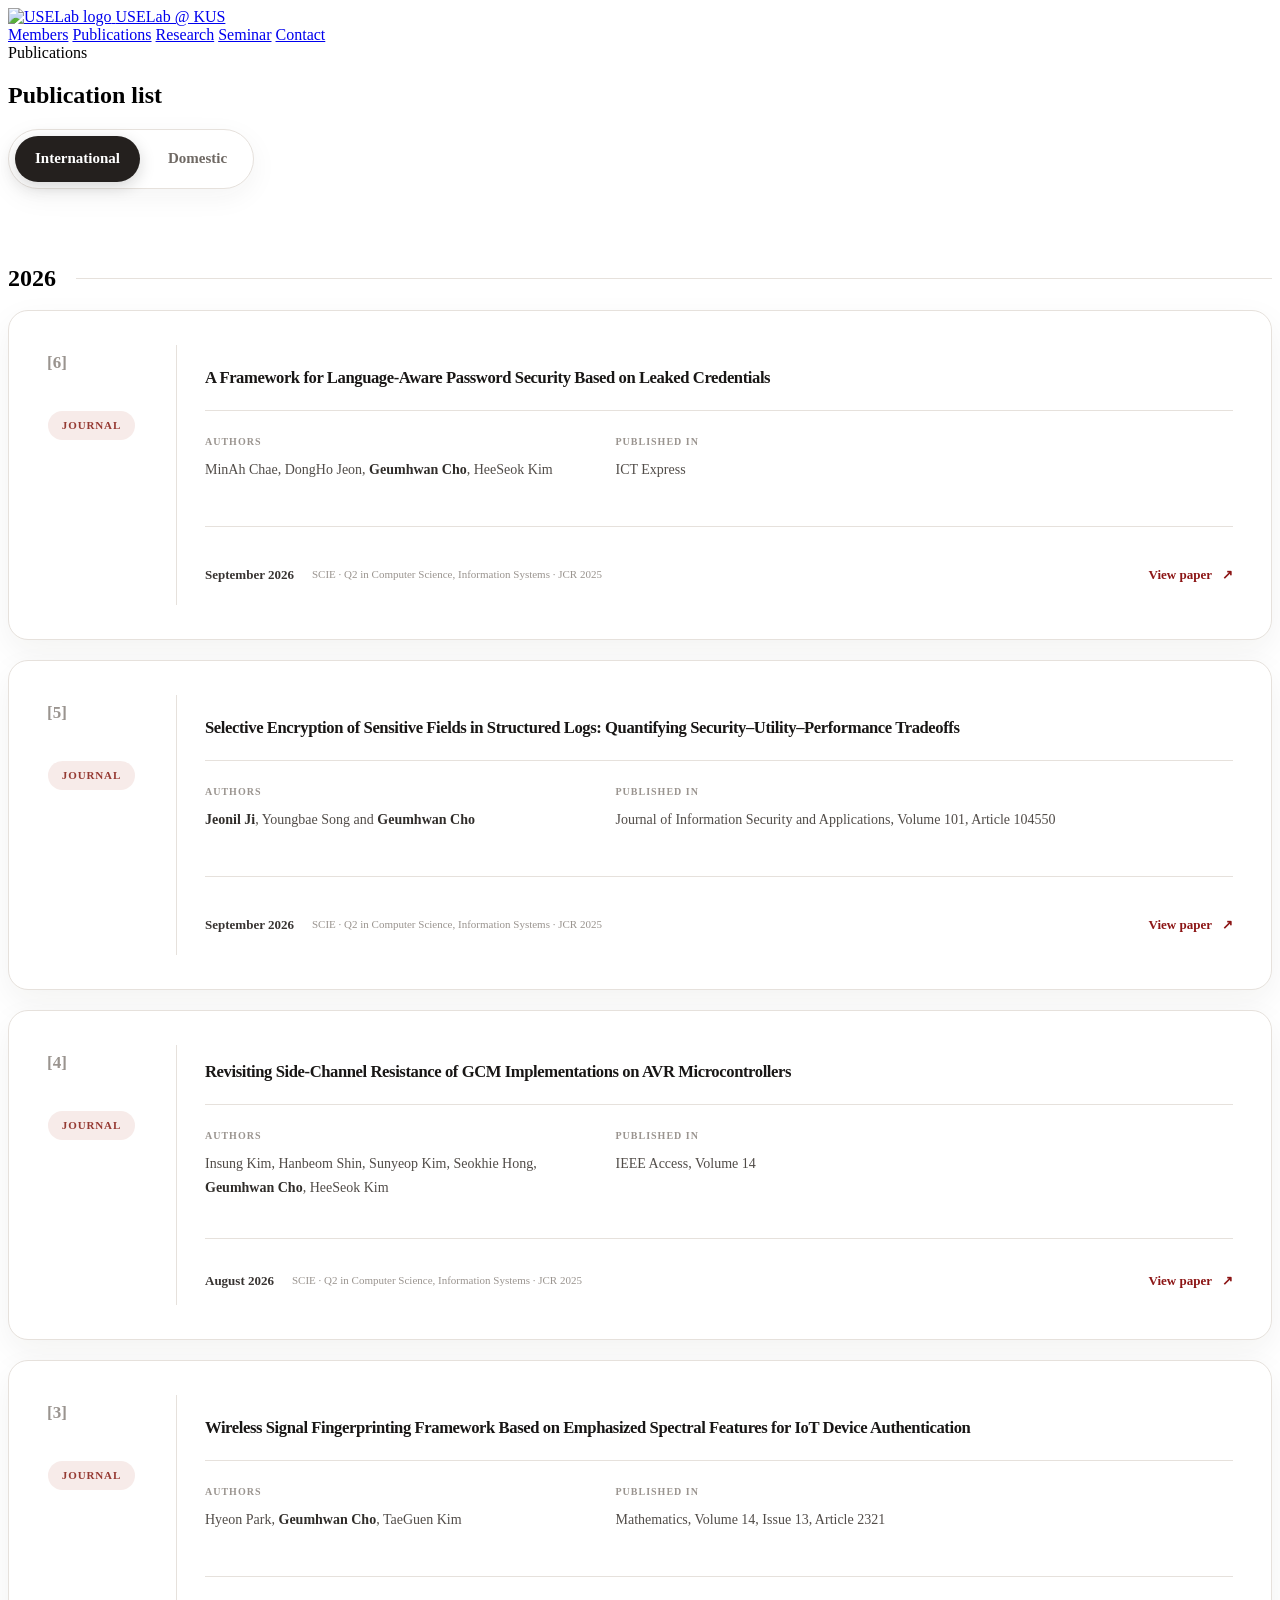
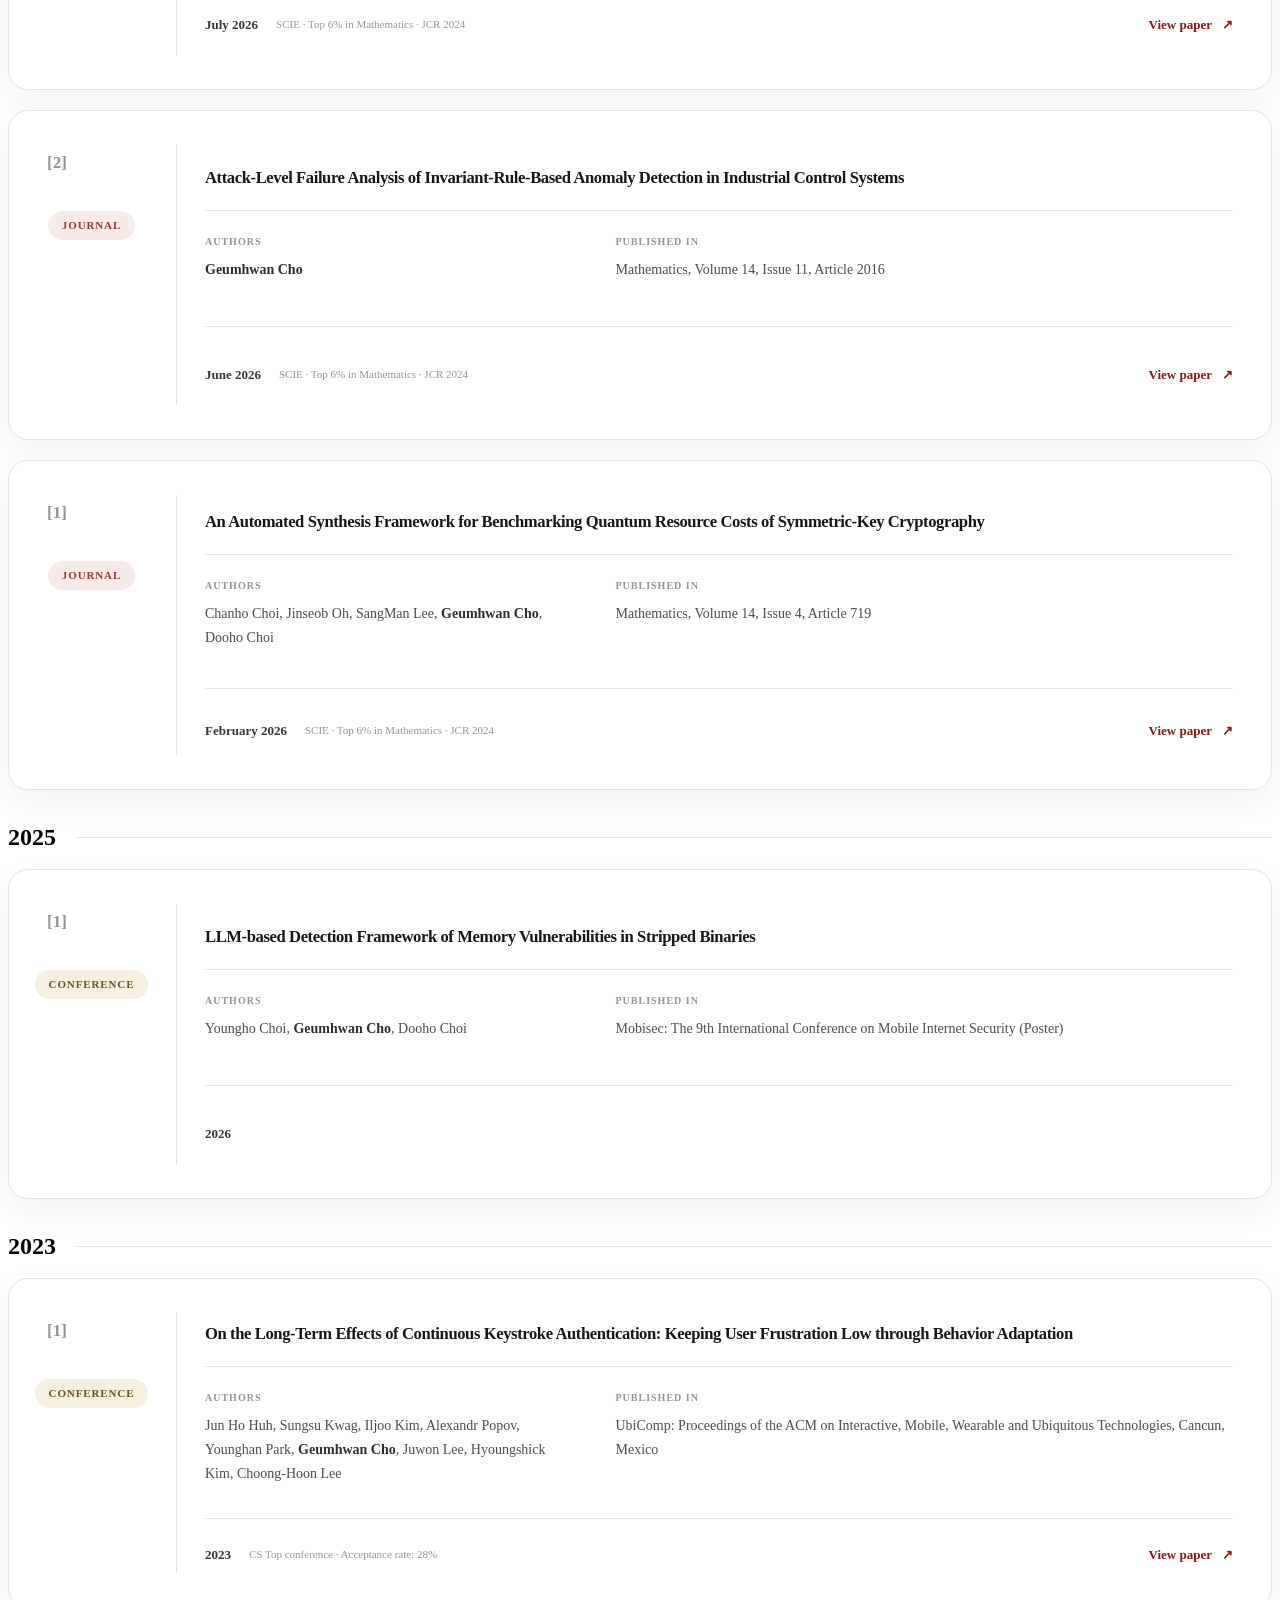
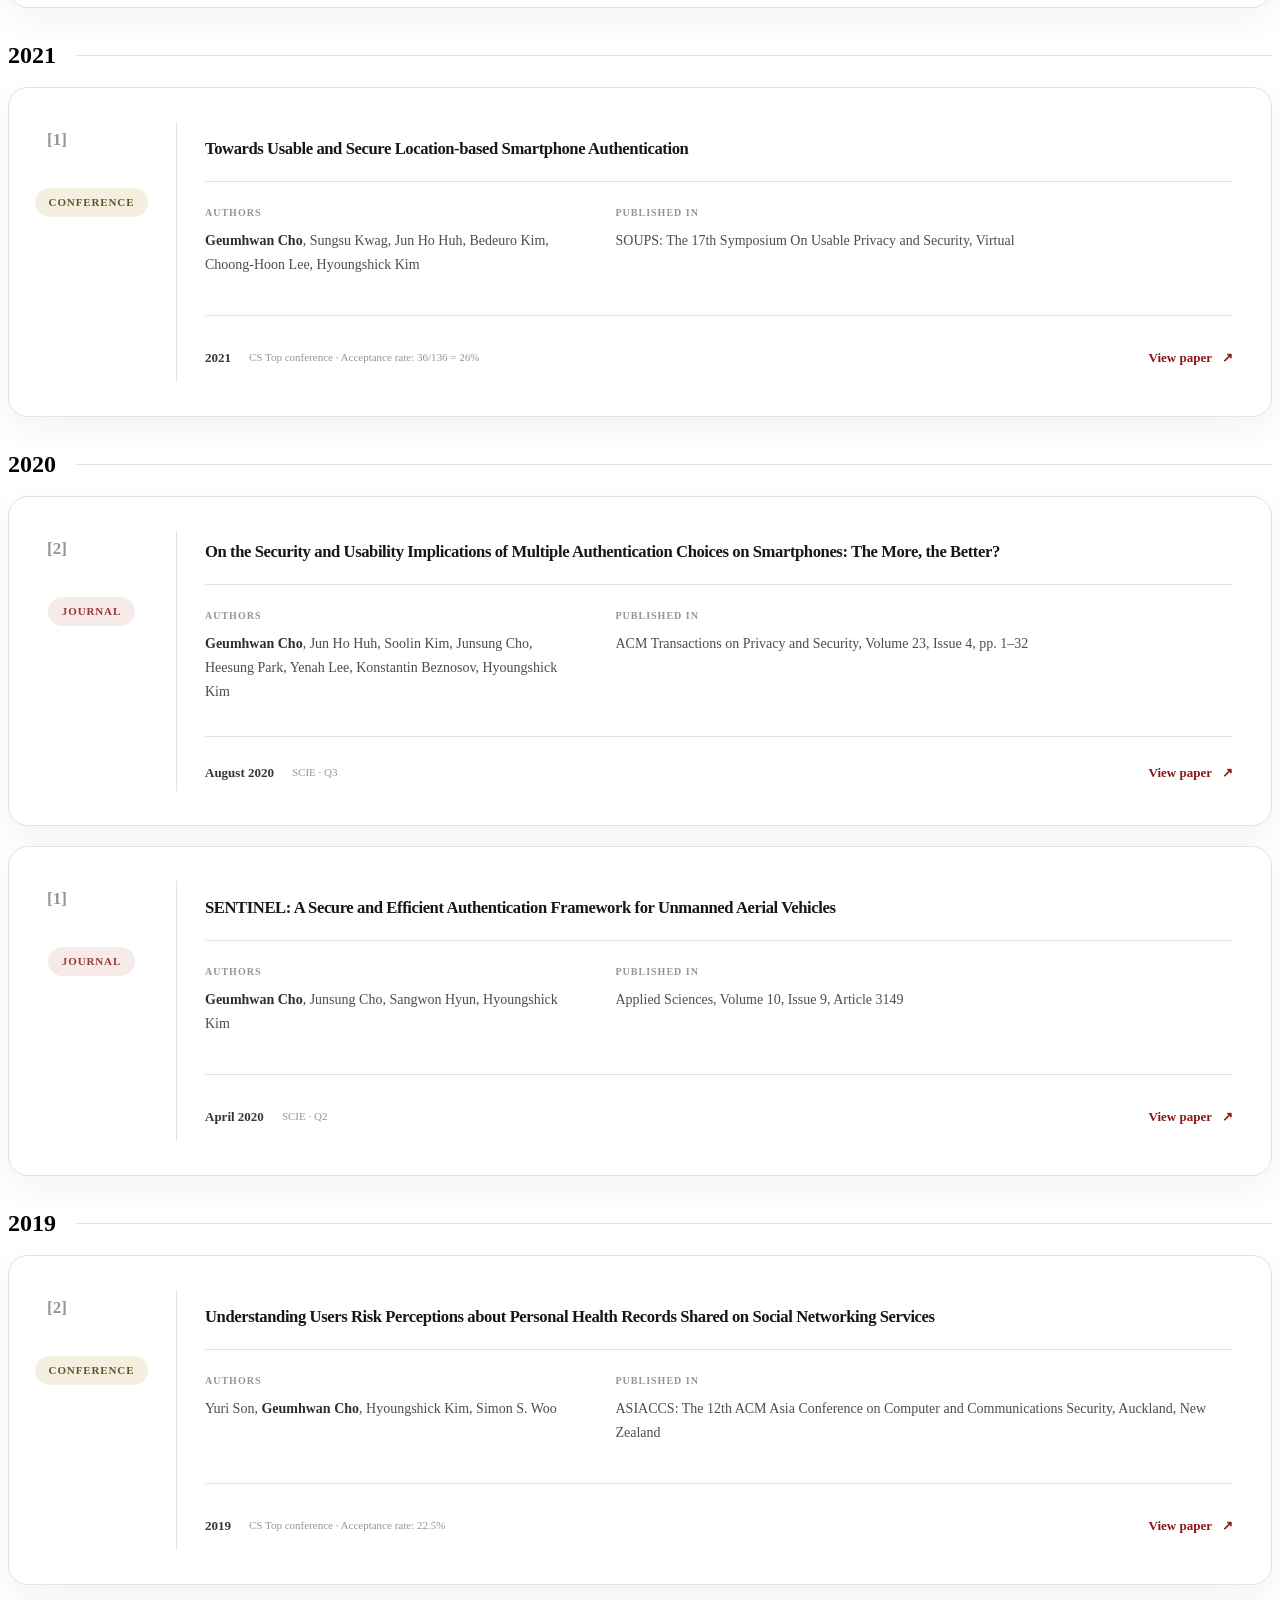
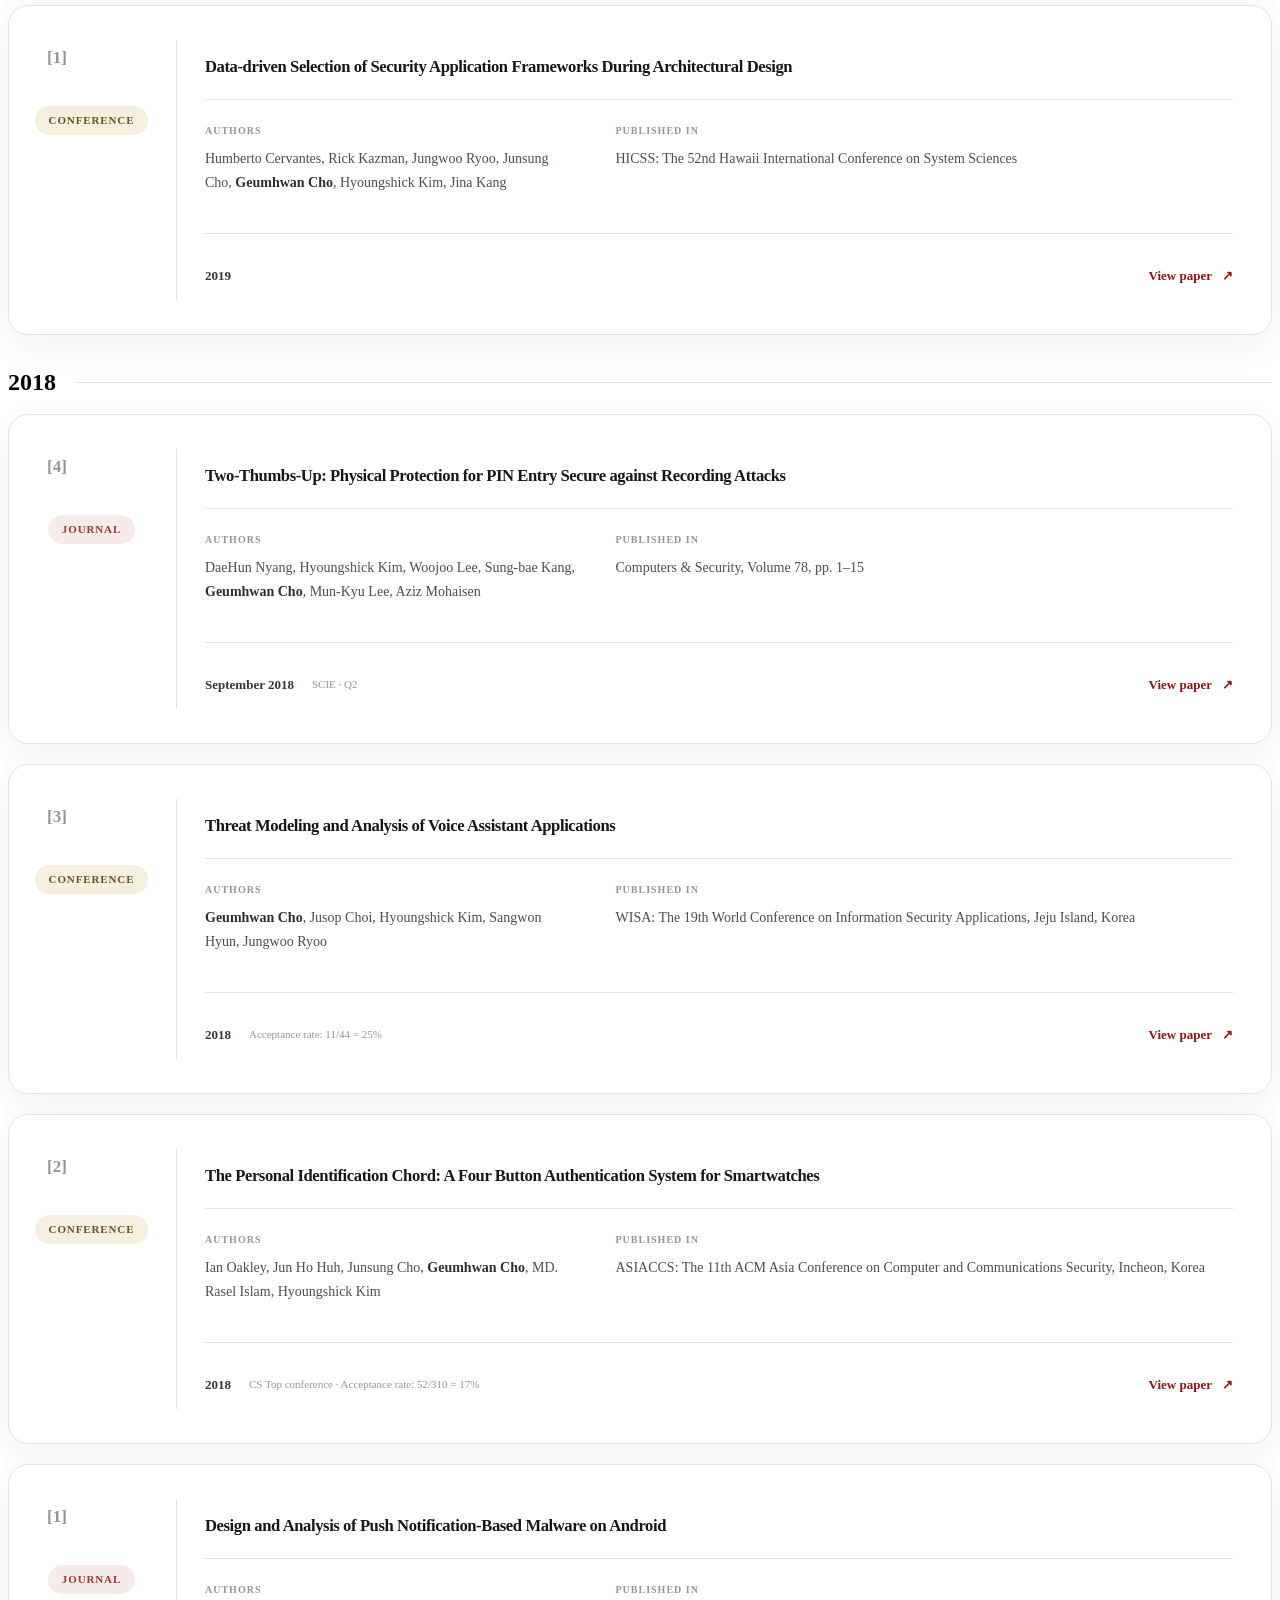
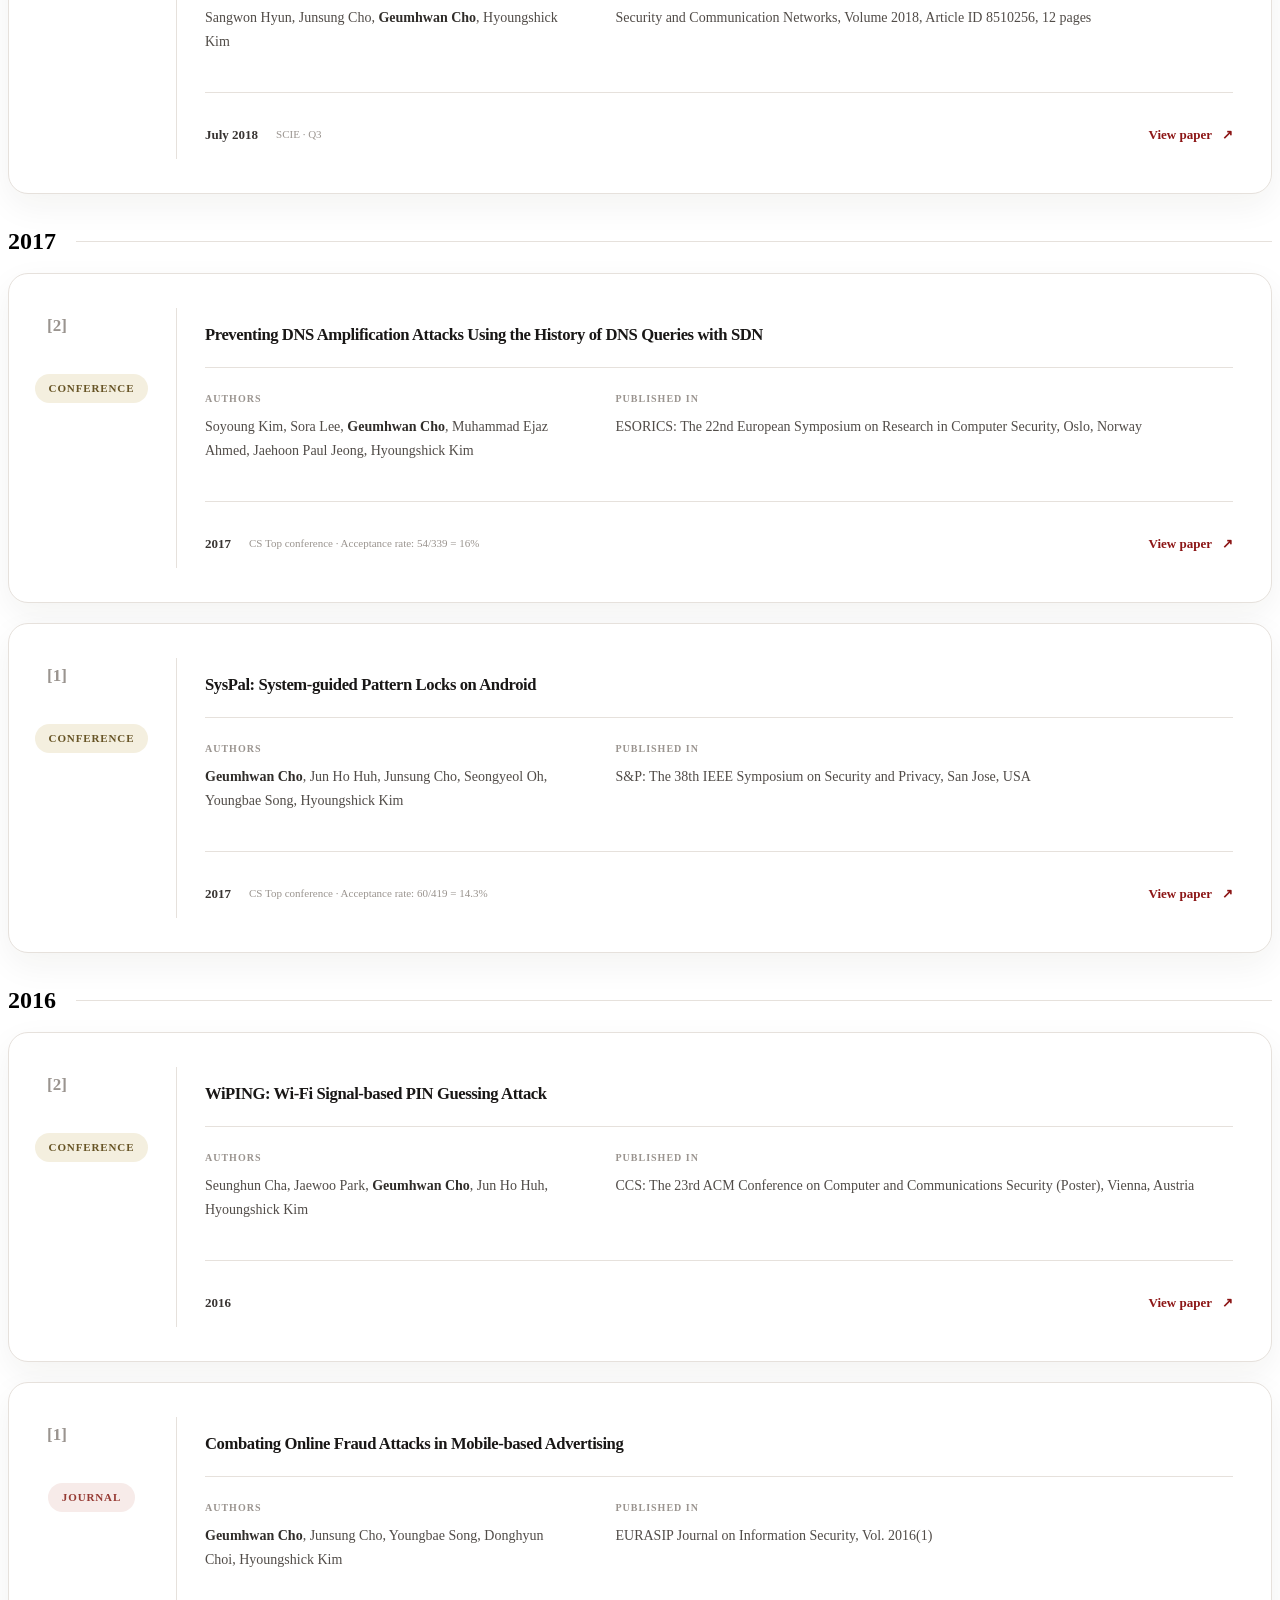
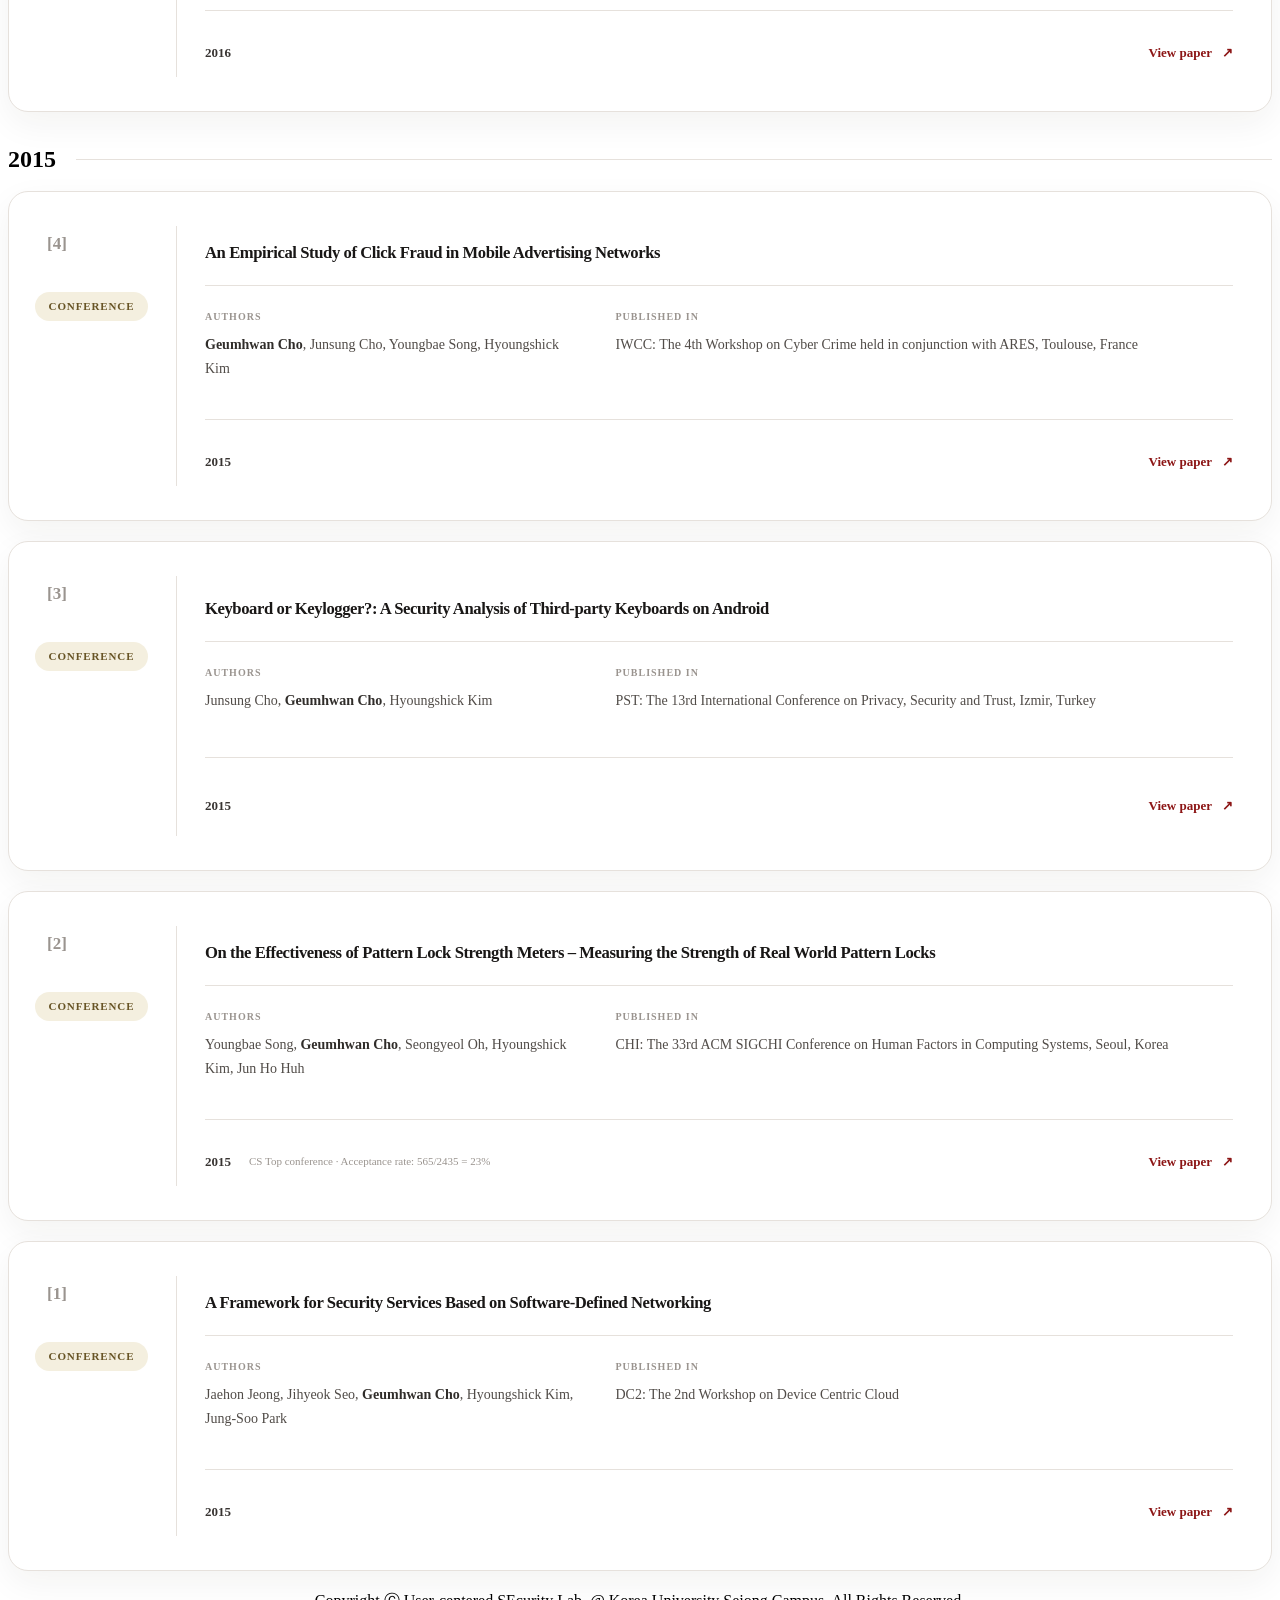
==== publications.html @ 7feee783 "Update publications.html" ====
<!DOCTYPE html>
<html lang="en" data-theme="stanford">
<head>
  <meta charset="UTF-8" />
  <meta name="viewport" content="width=device-width, initial-scale=1" />
  <title>USELab — Publications</title>
  <link rel="stylesheet" href="style.css" />

  <style>
    /* =========================================================
       PUBLICATION TABS
    ========================================================= */

    .pub-tabs {
      display: inline-flex;
      gap: 8px;
      margin: 0 0 42px;
      padding: 6px;
      border: 1px solid #e6e1dc;
      border-radius: 999px;
      background: #fff;
      box-shadow: 0 8px 28px rgba(42, 34, 31, 0.05);
    }

    .pub-tab {
      display: inline-flex;
      min-height: 46px;
      padding: 0 20px;
      align-items: center;
      border: 0;
      border-radius: 999px;
      color: #6f6964;
      background: transparent;
      font: inherit;
      font-size: 15px;
      font-weight: 700;
      cursor: pointer;
    }

    .pub-tab[aria-selected="true"] {
      color: #fff;
      background: #24201e;
      box-shadow: 0 5px 16px rgba(20, 18, 17, 0.17);
    }

    .pub-tab:focus-visible {
      outline: 2px solid #8c1515;
      outline-offset: 3px;
    }

    /* =========================================================
       YEAR
    ========================================================= */

    .pub-year {
      display: flex;
      margin: 34px 0 18px;
      align-items: center;
      gap: 20px;
    }

    .pub-year::after {
      content: "";
      height: 1px;
      flex: 1;
      background: #e6e1dc;
    }

    .pub-year[hidden] {
      display: none;
    }

    /* =========================================================
       PUBLICATION LIST / CARD
    ========================================================= */

    .pubs .pub-list {
      margin: 0 0 20px;
      padding: 0;
      list-style: none;
    }

    .pubs .pub-list > li {
      display: grid;
      min-height: 260px;
      padding: 34px 38px;

      grid-template-columns:
        minmax(130px, 8%)
        minmax(0, 1fr);

      grid-template-rows: auto auto;

      grid-template-areas:
        "meta content"
        "meta footer";

      column-gap: 28px;

      border: 1px solid #e6e1dc;
      border-radius: 20px;
      background: #fff;

      box-shadow: 0 12px 34px rgba(37, 28, 24, 0.055);

      transition:
        transform 0.2s ease,
        border-color 0.2s ease,
        box-shadow 0.2s ease;
    }

    .pubs .pub-list > li:hover {
      transform: translateY(-3px);
      border-color: #d8d0ca;
      box-shadow: 0 18px 42px rgba(37, 28, 24, 0.09);
    }

    .pubs .pub-list > li[hidden] {
      display: none;
    }

    /* =========================================================
       LEFT META
    ========================================================= */

    .pub-left {
      grid-area: meta;

      display: flex;
      width: 100%;
      box-sizing: border-box;

      margin: 0;
      padding: 8px 40px 8px 0;

      align-items: center;
      align-content: center;
      flex-direction: column;
      gap: 20px;

      border-right: 1px solid #e6e1dc;
    }

    .pub-no {
      align-self: flex-start;

      margin: 0 0 18px;

      color: #9a948f;

      font-family: Georgia, "Times New Roman", serif;
      font-size: 17px;
      font-weight: 700;
    }

    .pub-type {
      align-self: center;

      width: auto;
      height: auto;

      padding: 9px 14px;

      border-radius: 999px;

      color: #963a33;
      background: #f7ebe9;

      font-size: 11px;
      font-weight: 800;
      line-height: 1;
      letter-spacing: 0.08em;
      text-transform: uppercase;
    }

    .pub-type.is-conference {
      color: #675425;
      background: #f4efdf;
    }

    /* =========================================================
       RIGHT CONTENT
    ========================================================= */

    .pub-content {
      grid-area: content;

      display: flex;
      min-width: 0;

      flex-direction: column;
      justify-content: center;
    }

    .pub-card-title {
      margin: 0;
      padding: 0 0 22px;

      color: #191716;

      font-family: Georgia, "Times New Roman", serif;
      font-size: clamp(16px, 1.3vw, 20px);
      font-weight: 700;
      line-height: 1.28;
      letter-spacing: -0.025em;
    }

    .pub-card-details {
      display: grid;

      padding-top: 22px;

      grid-template-columns:
        minmax(210px, 0.75fr)
        minmax(300px, 1.25fr);

      gap: 40px;

      border-top: 1px solid #e6e1dc;

      color: #514c48;

      font-size: 14px;
      line-height: 1.7;
    }

    .pub-detail-label {
      display: block;

      margin-bottom: 8px;

      color: #9a948f;

      font-size: 10px;
      font-weight: 800;
      letter-spacing: 0.1em;
    }

    .pub-card-authors strong {
      color: #302d2a;
    }

    /* =========================================================
       CARD FOOTER
    ========================================================= */

    .pub-card-link {
      grid-area: footer;

      display: flex;
      min-width: 0;

      margin-top: 22px;
      padding-top: 18px;

      align-items: center;
      gap: 18px;

      border-top: 1px solid #e6e1dc;
    }

    .pub-card-date {
      color: #383432;

      font-size: 13px;
      font-weight: 800;

      white-space: nowrap;
    }

    .pub-card-note {
      color: #9a948f;

      font-size: 11px;
      line-height: 1.4;
    }

    .pub-link {
      display: inline;

      margin-left: auto;
      padding: 0;

      border: 0;

      color: #8c1515;

      text-decoration: none;
      white-space: nowrap;

      font-size: 13px;
      font-weight: 800;
    }

    .pub-link::after {
      content: "↗";
      margin-left: 7px;
    }

    .pub-link:hover {
      text-decoration: underline;
    }

    /* =========================================================
       MOBILE
    ========================================================= */

    @media (max-width: 760px) {
      .pub-tabs {
        display: flex;
      }

      .pub-tab {
        flex: 1;
        justify-content: center;
        padding: 0 14px;
      }

      .pubs .pub-list > li {
        display: block;
        min-height: 0;
        padding: 23px;
      }

      .pub-left {
        width: 100%;

        margin-bottom: 16px;
        padding: 0;

        align-items: center;
        flex-direction: row;

        border-right: 0;
      }

      .pub-no {
        margin: 0 auto 0 0;
      }

      .pub-type {
        align-self: auto;
      }

      .pub-card-title {
        font-size: 23px;
      }

      .pub-card-details {
        grid-template-columns: 1fr;
        gap: 18px;
      }

      .pub-card-link {
        margin-top: 20px;
        flex-wrap: wrap;
      }

      .pub-card-note {
        order: 3;
        width: 100%;
      }
    }
  </style>
</head>

<body>

  <!-- =========================================================
       HEADER
  ========================================================= -->

  <header class="site-header">
    <div class="container header-row">

      <a class="brand" href="index.html">
        <img
          src="assets/USE_logo_crimson.png"
          alt="USELab logo"
          class="brand-logo"
        />
        <span>USELab @ KUS</span>
      </a>

      <nav class="nav">
        <a href="members.html">Members</a>
        <a class="active" href="publications.html">Publications</a>
        <a href="research.html">Research</a>
        <a href="seminars.html">Seminar</a>
        <a href="contact.html">Contact</a>
      </nav>

    </div>
  </header>


  <main class="container">

    <!-- =========================================================
         HERO
    ========================================================= -->

    <section class="hero">
      <div class="kicker">Publications</div>
      <h1>Publication list</h1>
    </section>


    <!-- =========================================================
         PUBLICATIONS
    ========================================================= -->

    <section class="section pubs">

      <!-- FILTER -->

      <div
        class="pub-tabs"
        role="tablist"
        aria-label="Publication category"
      >

        <button
          class="pub-tab"
          type="button"
          role="tab"
          aria-selected="true"
          data-filter="INT"
        >
          International
        </button>

        <button
          class="pub-tab"
          type="button"
          role="tab"
          aria-selected="false"
          data-filter="DOM"
        >
          Domestic
        </button>

      </div>


      <!-- =====================================================
           2026
      ====================================================== -->

      <h2 class="pub-year">2026</h2>

      <!-- 2026 / INT / Journal -->

      <ul class="pub-list">
        <li data-region="INT">

          <div class="pub-left">
            <span class="pub-no"></span>
            <span class="pub-type">Journal</span>
          </div>

          <div class="pub-content">

            <h3 class="pub-card-title">
              A Framework for Language-Aware Password Security Based on Leaked Credentials
            </h3>

            <div class="pub-card-details">

              <div class="pub-card-authors">
                <span class="pub-detail-label">AUTHORS</span>
                MinAh Chae,
                DongHo Jeon,
                <strong>Geumhwan Cho</strong>,
                HeeSeok Kim
              </div>

              <div class="pub-card-published">
                <span class="pub-detail-label">PUBLISHED IN</span>
                ICT Express
                <!-- Volume 101, Article 104550-->
              </div>

            </div>

          </div>

          <div class="pub-card-link">

            <span class="pub-card-date">
              September 2026
            </span>

            <span class="pub-card-note">
              SCIE · Q2 in Computer Science, Information Systems · JCR 2025
            </span>

            <a
              class="pub-link"
              href="https://doi.org/10.1016/j.icte.2026.09.016"
              target="_blank"
              rel="noopener noreferrer"
            >
              View paper
            </a>

          </div>

        </li>
      </ul>
      

      <!-- 2026 / INT / Journal -->

      <ul class="pub-list">
        <li data-region="INT">

          <div class="pub-left">
            <span class="pub-no"></span>
            <span class="pub-type">Journal</span>
          </div>

          <div class="pub-content">

            <h3 class="pub-card-title">
              Selective Encryption of Sensitive Fields in Structured Logs:
              Quantifying Security–Utility–Performance Tradeoffs
            </h3>

            <div class="pub-card-details">

              <div class="pub-card-authors">
                <span class="pub-detail-label">AUTHORS</span>
                <strong>Jeonil Ji</strong>,
                Youngbae Song and
                <strong>Geumhwan Cho</strong>
              </div>

              <div class="pub-card-published">
                <span class="pub-detail-label">PUBLISHED IN</span>
                Journal of Information Security and Applications,
                Volume 101, Article 104550
              </div>

            </div>

          </div>

          <div class="pub-card-link">

            <span class="pub-card-date">
              September 2026
            </span>

            <span class="pub-card-note">
              SCIE · Q2 in Computer Science, Information Systems · JCR 2025
            </span>

            <a
              class="pub-link"
              href="https://www.sciencedirect.com/science/article/pii/S2214212626001808?dgcid=coauthor"
              target="_blank"
              rel="noopener noreferrer"
            >
              View paper
            </a>

          </div>

        </li>
      </ul>


      <!-- 2026 / INT / Journal -->

      <ul class="pub-list">
        <li data-region="INT">

          <div class="pub-left">
            <span class="pub-no"></span>
            <span class="pub-type">Journal</span>
          </div>

          <div class="pub-content">

            <h3 class="pub-card-title">
              Revisiting Side-Channel Resistance of GCM Implementations on AVR Microcontrollers
            </h3>

            <div class="pub-card-details">

              <div class="pub-card-authors">
                <span class="pub-detail-label">AUTHORS</span>
                Insung Kim,
                Hanbeom Shin,
                Sunyeop Kim,
                Seokhie Hong,
                <strong>Geumhwan Cho</strong>,
                HeeSeok Kim
              </div>

              <div class="pub-card-published">
                <span class="pub-detail-label">PUBLISHED IN</span>
                IEEE Access,
                Volume 14
              </div>

            </div>

          </div>

          <div class="pub-card-link">

            <span class="pub-card-date">
              August 2026
            </span>

            <span class="pub-card-note">
              SCIE · Q2 in Computer Science, Information Systems · JCR 2025
            </span>

            <a
              class="pub-link"
              href="https://doi.org/10.1109/ACCESS.2026.3721886"
              target="_blank"
              rel="noopener noreferrer"
            >
              View paper
            </a>

          </div>

        </li>
      </ul>
              
  
      <!-- 2026 / INT / Journal -->

      <ul class="pub-list">
        <li data-region="INT">

          <div class="pub-left">
            <span class="pub-no"></span>
            <span class="pub-type">Journal</span>
          </div>

          <div class="pub-content">

            <h3 class="pub-card-title">
              Wireless Signal Fingerprinting Framework Based on Emphasized
              Spectral Features for IoT Device Authentication
            </h3>

            <div class="pub-card-details">

              <div class="pub-card-authors">
                <span class="pub-detail-label">AUTHORS</span>
                Hyeon Park,
                <strong>Geumhwan Cho</strong>,
                TaeGuen Kim
              </div>

              <div class="pub-card-published">
                <span class="pub-detail-label">PUBLISHED IN</span>
                Mathematics, Volume 14, Issue 13, Article 2321
              </div>

            </div>

          </div>

          <div class="pub-card-link">

            <span class="pub-card-date">
              July 2026
            </span>

            <span class="pub-card-note">
              SCIE · Top 6% in Mathematics · JCR 2024
            </span>

            <a
              class="pub-link"
              href="https://doi.org/10.3390/math14132321"
              target="_blank"
              rel="noopener noreferrer"
            >
              View paper
            </a>

          </div>

        </li>
      </ul>


      <!-- 2026 / INT / Journal -->

      <ul class="pub-list">
        <li data-region="INT">

          <div class="pub-left">
            <span class="pub-no"></span>
            <span class="pub-type">Journal</span>
          </div>

          <div class="pub-content">

            <h3 class="pub-card-title">
              Attack-Level Failure Analysis of Invariant-Rule-Based
              Anomaly Detection in Industrial Control Systems
            </h3>

            <div class="pub-card-details">

              <div class="pub-card-authors">
                <span class="pub-detail-label">AUTHORS</span>
                <strong>Geumhwan Cho</strong>
              </div>

              <div class="pub-card-published">
                <span class="pub-detail-label">PUBLISHED IN</span>
                Mathematics, Volume 14, Issue 11, Article 2016
              </div>

            </div>

          </div>

          <div class="pub-card-link">

            <span class="pub-card-date">
              June 2026
            </span>

            <span class="pub-card-note">
              SCIE · Top 6% in Mathematics · JCR 2024
            </span>

            <a
              class="pub-link"
              href="https://doi.org/10.3390/math14112016"
              target="_blank"
              rel="noopener noreferrer"
            >
              View paper
            </a>

          </div>

        </li>
      </ul>


      <!-- 2026 / DOM / Conference -->

      <ul class="pub-list">
        <li data-region="DOM">

          <div class="pub-left">
            <span class="pub-no"></span>
            <span class="pub-type is-conference">Conference</span>
          </div>

          <div class="pub-content">

            <h3 class="pub-card-title">
              CodeQL 기반 Python-C/C++ 확장 패키지 cross-language
              취약점 탐지 프레임워크
            </h3>

            <div class="pub-card-details">

              <div class="pub-card-authors">
                <span class="pub-detail-label">AUTHORS</span>
                <strong>지전일</strong>,
                <strong>양희지</strong>,
                <strong>조금환</strong>
              </div>

              <div class="pub-card-published">
                <span class="pub-detail-label">PUBLISHED IN</span>
                2026년 한국정보보호학회 하계학술대회 (CISC-S'26)
              </div>

            </div>

          </div>

          <div class="pub-card-link">
            <span class="pub-card-date">
              May 2026
            </span>
          </div>

        </li>
      </ul>


      <!-- 2026 / DOM / Journal -->

      <ul class="pub-list">
        <li data-region="DOM">

          <div class="pub-left">
            <span class="pub-no"></span>
            <span class="pub-type">Journal</span>
          </div>

          <div class="pub-content">

            <h3 class="pub-card-title">
              스트립 바이너리에서 보안 취약점 탐지를 위한 LLM 기반 프레임워크
            </h3>

            <div class="pub-card-details">

              <div class="pub-card-authors">
                <span class="pub-detail-label">AUTHORS</span>
                최영호,
                <strong>조금환</strong>,
                최두호
              </div>

              <div class="pub-card-published">
                <span class="pub-detail-label">PUBLISHED IN</span>
                Journal of The Korea Institute of Information Security &amp;
                Cryptology (한국정보보호학회논문지),
                Vol. 36, No. 1, pp. 127–138
              </div>

            </div>

          </div>

          <div class="pub-card-link">

            <span class="pub-card-date">
              February 2026
            </span>

            <a
              class="pub-link"
              href="https://www.kci.go.kr/kciportal/ci/sereArticleSearch/ciSereArtiView.kci?sereArticleSearchBean.artiId=ART003304302"
              target="_blank"
              rel="noopener noreferrer"
            >
              View paper
            </a>

          </div>

        </li>
      </ul>


      <!-- 2026 / INT / Journal -->

      <ul class="pub-list">
        <li data-region="INT">

          <div class="pub-left">
            <span class="pub-no"></span>
            <span class="pub-type">Journal</span>
          </div>

          <div class="pub-content">

            <h3 class="pub-card-title">
              An Automated Synthesis Framework for Benchmarking Quantum
              Resource Costs of Symmetric-Key Cryptography
            </h3>

            <div class="pub-card-details">

              <div class="pub-card-authors">
                <span class="pub-detail-label">AUTHORS</span>
                Chanho Choi,
                Jinseob Oh,
                SangMan Lee,
                <strong>Geumhwan Cho</strong>,
                Dooho Choi
              </div>

              <div class="pub-card-published">
                <span class="pub-detail-label">PUBLISHED IN</span>
                Mathematics, Volume 14, Issue 4, Article 719
              </div>

            </div>

          </div>

          <div class="pub-card-link">

            <span class="pub-card-date">
              February 2026
            </span>

            <span class="pub-card-note">
              SCIE · Top 6% in Mathematics · JCR 2024
            </span>

            <a
              class="pub-link"
              href="https://doi.org/10.3390/math14040719"
              target="_blank"
              rel="noopener noreferrer"
            >
              View paper
            </a>

          </div>

        </li>
      </ul>


      <!-- =====================================================
           2025
      ====================================================== -->

      <h2 class="pub-year">2025</h2>


      <!-- 2025 / INT / Conference -->

      <ul class="pub-list">
        <li data-region="INT">

          <div class="pub-left">
            <span class="pub-no"></span>
            <span class="pub-type is-conference">Conference</span>
          </div>

          <div class="pub-content">

            <h3 class="pub-card-title">
              LLM-based Detection Framework of Memory Vulnerabilities
              in Stripped Binaries
            </h3>

            <div class="pub-card-details">

              <div class="pub-card-authors">
                <span class="pub-detail-label">AUTHORS</span>
                Youngho Choi,
                <strong>Geumhwan Cho</strong>,
                Dooho Choi
              </div>

              <div class="pub-card-published">
                <span class="pub-detail-label">PUBLISHED IN</span>
                Mobisec: The 9th International Conference on Mobile
                Internet Security (Poster)
              </div>

            </div>

          </div>

          <div class="pub-card-link">
            <span class="pub-card-date">
              2026
            </span>
          </div>

        </li>
      </ul>


      <!-- 2025 / DOM / Journal -->

      <ul class="pub-list">
        <li data-region="DOM">

          <div class="pub-left">
            <span class="pub-no"></span>
            <span class="pub-type">Journal</span>
          </div>

          <div class="pub-content">

            <h3 class="pub-card-title">
              다크웹 CAPTCHA에 대한 CNN 기반 문자 인식 연구
            </h3>

            <div class="pub-card-details">

              <div class="pub-card-authors">
                <span class="pub-detail-label">AUTHORS</span>
                장예진,
                전주혁,
                한지훈,
                김다슬,
                박영진,
                류성욱,
                <strong>조금환</strong>,
                한미란
              </div>

              <div class="pub-card-published">
                <span class="pub-detail-label">PUBLISHED IN</span>
                Journal of The Korea Institute of Information Security &amp;
                Cryptology (한국정보보호학회논문지),
                Vol. 35, No. 6, pp. 1469–1480
              </div>

            </div>

          </div>

          <div class="pub-card-link">

            <span class="pub-card-date">
              December 2025
            </span>

            <a
              class="pub-link"
              href="https://www.kci.go.kr/kciportal/ci/sereArticleSearch/ciSereArtiView.kci?sereArticleSearchBean.artiId=ART003276320"
              target="_blank"
              rel="noopener noreferrer"
            >
              View paper
            </a>

          </div>

        </li>
      </ul>


      <!-- =====================================================
           2024
      ====================================================== -->

      <h2 class="pub-year">2024</h2>


      <!-- 2024 / DOM / Journal -->

      <ul class="pub-list">
        <li data-region="DOM">

          <div class="pub-left">
            <span class="pub-no"></span>
            <span class="pub-type">Journal</span>
          </div>

          <div class="pub-content">

            <h3 class="pub-card-title">
              생성형 AI 기반 난독화 기법 적용 자동화 프레임워크 설계
            </h3>

            <div class="pub-card-details">

              <div class="pub-card-authors">
                <span class="pub-detail-label">AUTHORS</span>
                한지훈,
                박승아,
                하준서,
                이창민,
                정경미,
                한미란,
                김준섭,
                <strong>조금환</strong>
              </div>

              <div class="pub-card-published">
                <span class="pub-detail-label">PUBLISHED IN</span>
                Journal of The Korea Society of Computer and Information
                (한국컴퓨터정보학회논문지),
                Vol. 30, No. 1, pp. 73–85
              </div>

            </div>

          </div>

          <div class="pub-card-link">

            <span class="pub-card-date">
              January 2025
            </span>

            <a
              class="pub-link"
              href="https://www.kci.go.kr/kciportal/ci/sereArticleSearch/ciSereArtiView.kci?sereArticleSearchBean.artiId=ART003169017"
              target="_blank"
              rel="noopener noreferrer"
            >
              View paper
            </a>

          </div>

        </li>
      </ul>


      <!-- =====================================================
           2023
      ====================================================== -->

      <h2 class="pub-year">2023</h2>


      <ul class="pub-list">
        <li data-region="INT">

          <div class="pub-left">
            <span class="pub-no"></span>
            <span class="pub-type is-conference">Conference</span>
          </div>

          <div class="pub-content">

            <h3 class="pub-card-title">
              On the Long-Term Effects of Continuous Keystroke Authentication:
              Keeping User Frustration Low through Behavior Adaptation
            </h3>

            <div class="pub-card-details">

              <div class="pub-card-authors">
                <span class="pub-detail-label">AUTHORS</span>
                Jun Ho Huh,
                Sungsu Kwag,
                Iljoo Kim,
                Alexandr Popov,
                Younghan Park,
                <strong>Geumhwan Cho</strong>,
                Juwon Lee,
                Hyoungshick Kim,
                Choong-Hoon Lee
              </div>

              <div class="pub-card-published">
                <span class="pub-detail-label">PUBLISHED IN</span>
                UbiComp: Proceedings of the ACM on Interactive,
                Mobile, Wearable and Ubiquitous Technologies,
                Cancun, Mexico
              </div>

            </div>

          </div>

          <div class="pub-card-link">

            <span class="pub-card-date">
              2023
            </span>

            <span class="pub-card-note">
              CS Top conference · Acceptance rate: 28%
            </span>

            <a
              class="pub-link"
              href="https://dl.acm.org/doi/10.1145/3596236"
              target="_blank"
              rel="noopener noreferrer"
            >
              View paper
            </a>

          </div>

        </li>
      </ul>


      <!-- =====================================================
           2021
      ====================================================== -->

      <h2 class="pub-year">2021</h2>


      <ul class="pub-list">
        <li data-region="INT">

          <div class="pub-left">
            <span class="pub-no"></span>
            <span class="pub-type is-conference">Conference</span>
          </div>

          <div class="pub-content">

            <h3 class="pub-card-title">
              Towards Usable and Secure Location-based Smartphone Authentication
            </h3>

            <div class="pub-card-details">

              <div class="pub-card-authors">
                <span class="pub-detail-label">AUTHORS</span>
                <strong>Geumhwan Cho</strong>,
                Sungsu Kwag,
                Jun Ho Huh,
                Bedeuro Kim,
                Choong-Hoon Lee,
                Hyoungshick Kim
              </div>

              <div class="pub-card-published">
                <span class="pub-detail-label">PUBLISHED IN</span>
                SOUPS: The 17th Symposium On Usable Privacy and Security,
                Virtual
              </div>

            </div>

          </div>

          <div class="pub-card-link">

            <span class="pub-card-date">
              2021
            </span>

            <span class="pub-card-note">
              CS Top conference · Acceptance rate: 36/136 = 26%
            </span>

            <a
              class="pub-link"
              href="https://www.usenix.org/system/files/soups2021-cho.pdf"
              target="_blank"
              rel="noopener noreferrer"
            >
              View paper
            </a>

          </div>

        </li>
      </ul>


      <!-- =====================================================
           2020
      ====================================================== -->

      <h2 class="pub-year">2020</h2>


      <ul class="pub-list">
        <li data-region="INT">

          <div class="pub-left">
            <span class="pub-no"></span>
            <span class="pub-type">Journal</span>
          </div>

          <div class="pub-content">

            <h3 class="pub-card-title">
              On the Security and Usability Implications of Multiple
              Authentication Choices on Smartphones: The More, the Better?
            </h3>

            <div class="pub-card-details">

              <div class="pub-card-authors">
                <span class="pub-detail-label">AUTHORS</span>
                <strong>Geumhwan Cho</strong>,
                Jun Ho Huh,
                Soolin Kim,
                Junsung Cho,
                Heesung Park,
                Yenah Lee,
                Konstantin Beznosov,
                Hyoungshick Kim
              </div>

              <div class="pub-card-published">
                <span class="pub-detail-label">PUBLISHED IN</span>
                ACM Transactions on Privacy and Security,
                Volume 23, Issue 4, pp. 1–32
              </div>

            </div>

          </div>

          <div class="pub-card-link">

            <span class="pub-card-date">
              August 2020
            </span>

            <span class="pub-card-note">
              SCIE · Q3
            </span>

            <a
              class="pub-link"
              href="https://dl.acm.org/doi/10.1145/3410155"
              target="_blank"
              rel="noopener noreferrer"
            >
              View paper
            </a>

          </div>

        </li>
      </ul>


      <ul class="pub-list">
        <li data-region="INT">

          <div class="pub-left">
            <span class="pub-no"></span>
            <span class="pub-type">Journal</span>
          </div>

          <div class="pub-content">

            <h3 class="pub-card-title">
              SENTINEL: A Secure and Efficient Authentication Framework
              for Unmanned Aerial Vehicles
            </h3>

            <div class="pub-card-details">

              <div class="pub-card-authors">
                <span class="pub-detail-label">AUTHORS</span>
                <strong>Geumhwan Cho</strong>,
                Junsung Cho,
                Sangwon Hyun,
                Hyoungshick Kim
              </div>

              <div class="pub-card-published">
                <span class="pub-detail-label">PUBLISHED IN</span>
                Applied Sciences,
                Volume 10, Issue 9, Article 3149
              </div>

            </div>

          </div>

          <div class="pub-card-link">

            <span class="pub-card-date">
              April 2020
            </span>

            <span class="pub-card-note">
              SCIE · Q2
            </span>

            <a
              class="pub-link"
              href="https://www.mdpi.com/2076-3417/10/9/3149"
              target="_blank"
              rel="noopener noreferrer"
            >
              View paper
            </a>

          </div>

        </li>
      </ul>


      <!-- =====================================================
           2019
      ====================================================== -->

      <h2 class="pub-year">2019</h2>


      <ul class="pub-list">
        <li data-region="INT">

          <div class="pub-left">
            <span class="pub-no"></span>
            <span class="pub-type is-conference">Conference</span>
          </div>

          <div class="pub-content">

            <h3 class="pub-card-title">
              Understanding Users Risk Perceptions about Personal Health
              Records Shared on Social Networking Services
            </h3>

            <div class="pub-card-details">

              <div class="pub-card-authors">
                <span class="pub-detail-label">AUTHORS</span>
                Yuri Son,
                <strong>Geumhwan Cho</strong>,
                Hyoungshick Kim,
                Simon S. Woo
              </div>

              <div class="pub-card-published">
                <span class="pub-detail-label">PUBLISHED IN</span>
                ASIACCS: The 12th ACM Asia Conference on Computer
                and Communications Security,
                Auckland, New Zealand
              </div>

            </div>

          </div>

          <div class="pub-card-link">

            <span class="pub-card-date">
              2019
            </span>

            <span class="pub-card-note">
              CS Top conference · Acceptance rate: 22.5%
            </span>

            <a
              class="pub-link"
              href="https://dl.acm.org/doi/10.1145/3321705.3329838"
              target="_blank"
              rel="noopener noreferrer"
            >
              View paper
            </a>

          </div>

        </li>
      </ul>


      <ul class="pub-list">
        <li data-region="INT">

          <div class="pub-left">
            <span class="pub-no"></span>
            <span class="pub-type is-conference">Conference</span>
          </div>

          <div class="pub-content">

            <h3 class="pub-card-title">
              Data-driven Selection of Security Application Frameworks
              During Architectural Design
            </h3>

            <div class="pub-card-details">

              <div class="pub-card-authors">
                <span class="pub-detail-label">AUTHORS</span>
                Humberto Cervantes,
                Rick Kazman,
                Jungwoo Ryoo,
                Junsung Cho,
                <strong>Geumhwan Cho</strong>,
                Hyoungshick Kim,
                Jina Kang
              </div>

              <div class="pub-card-published">
                <span class="pub-detail-label">PUBLISHED IN</span>
                HICSS: The 52nd Hawaii International Conference
                on System Sciences
              </div>

            </div>

          </div>

          <div class="pub-card-link">

            <span class="pub-card-date">
              2019
            </span>

            <a
              class="pub-link"
              href="https://doi.org/10.24251/HICSS.2019.880"
              target="_blank"
              rel="noopener noreferrer"
            >
              View paper
            </a>

          </div>

        </li>
      </ul>


      <!-- =====================================================
           2018
      ====================================================== -->

      <h2 class="pub-year">2018</h2>


      <ul class="pub-list">
        <li data-region="INT">

          <div class="pub-left">
            <span class="pub-no"></span>
            <span class="pub-type">Journal</span>
          </div>

          <div class="pub-content">

            <h3 class="pub-card-title">
              Two-Thumbs-Up: Physical Protection for PIN Entry Secure
              against Recording Attacks
            </h3>

            <div class="pub-card-details">

              <div class="pub-card-authors">
                <span class="pub-detail-label">AUTHORS</span>
                DaeHun Nyang,
                Hyoungshick Kim,
                Woojoo Lee,
                Sung-bae Kang,
                <strong>Geumhwan Cho</strong>,
                Mun-Kyu Lee,
                Aziz Mohaisen
              </div>

              <div class="pub-card-published">
                <span class="pub-detail-label">PUBLISHED IN</span>
                Computers &amp; Security,
                Volume 78, pp. 1–15
              </div>

            </div>

          </div>

          <div class="pub-card-link">

            <span class="pub-card-date">
              September 2018
            </span>

            <span class="pub-card-note">
              SCIE · Q2
            </span>

            <a
              class="pub-link"
              href="https://doi.org/10.1016/j.cose.2018.05.012"
              target="_blank"
              rel="noopener noreferrer"
            >
              View paper
            </a>

          </div>

        </li>
      </ul>


      <ul class="pub-list">
        <li data-region="INT">

          <div class="pub-left">
            <span class="pub-no"></span>
            <span class="pub-type is-conference">Conference</span>
          </div>

          <div class="pub-content">

            <h3 class="pub-card-title">
              Threat Modeling and Analysis of Voice Assistant Applications
            </h3>

            <div class="pub-card-details">

              <div class="pub-card-authors">
                <span class="pub-detail-label">AUTHORS</span>
                <strong>Geumhwan Cho</strong>,
                Jusop Choi,
                Hyoungshick Kim,
                Sangwon Hyun,
                Jungwoo Ryoo
              </div>

              <div class="pub-card-published">
                <span class="pub-detail-label">PUBLISHED IN</span>
                WISA: The 19th World Conference on Information
                Security Applications,
                Jeju Island, Korea
              </div>

            </div>

          </div>

          <div class="pub-card-link">

            <span class="pub-card-date">
              2018
            </span>

            <span class="pub-card-note">
              Acceptance rate: 11/44 = 25%
            </span>

            <a
              class="pub-link"
              href="https://link.springer.com/chapter/10.1007/978-3-030-17982-3_16"
              target="_blank"
              rel="noopener noreferrer"
            >
              View paper
            </a>

          </div>

        </li>
      </ul>


      <ul class="pub-list">
        <li data-region="INT">

          <div class="pub-left">
            <span class="pub-no"></span>
            <span class="pub-type is-conference">Conference</span>
          </div>

          <div class="pub-content">

            <h3 class="pub-card-title">
              The Personal Identification Chord:
              A Four Button Authentication System for Smartwatches
            </h3>

            <div class="pub-card-details">

              <div class="pub-card-authors">
                <span class="pub-detail-label">AUTHORS</span>
                Ian Oakley,
                Jun Ho Huh,
                Junsung Cho,
                <strong>Geumhwan Cho</strong>,
                MD. Rasel Islam,
                Hyoungshick Kim
              </div>

              <div class="pub-card-published">
                <span class="pub-detail-label">PUBLISHED IN</span>
                ASIACCS: The 11th ACM Asia Conference on Computer
                and Communications Security,
                Incheon, Korea
              </div>

            </div>

          </div>

          <div class="pub-card-link">

            <span class="pub-card-date">
              2018
            </span>

            <span class="pub-card-note">
              CS Top conference · Acceptance rate: 52/310 = 17%
            </span>

            <a
              class="pub-link"
              href="https://dl.acm.org/doi/abs/10.1145/3196494.3196555"
              target="_blank"
              rel="noopener noreferrer"
            >
              View paper
            </a>

          </div>

        </li>
      </ul>


      <ul class="pub-list">
        <li data-region="INT">

          <div class="pub-left">
            <span class="pub-no"></span>
            <span class="pub-type">Journal</span>
          </div>

          <div class="pub-content">

            <h3 class="pub-card-title">
              Design and Analysis of Push Notification-Based Malware on Android
            </h3>

            <div class="pub-card-details">

              <div class="pub-card-authors">
                <span class="pub-detail-label">AUTHORS</span>
                Sangwon Hyun,
                Junsung Cho,
                <strong>Geumhwan Cho</strong>,
                Hyoungshick Kim
              </div>

              <div class="pub-card-published">
                <span class="pub-detail-label">PUBLISHED IN</span>
                Security and Communication Networks,
                Volume 2018,
                Article ID 8510256,
                12 pages
              </div>

            </div>

          </div>

          <div class="pub-card-link">

            <span class="pub-card-date">
              July 2018
            </span>

            <span class="pub-card-note">
              SCIE · Q3
            </span>

            <a
              class="pub-link"
              href="https://doi.org/10.1155/2018/8510256"
              target="_blank"
              rel="noopener noreferrer"
            >
              View paper
            </a>

          </div>

        </li>
      </ul>


      <!-- =====================================================
           2017
      ====================================================== -->

      <h2 class="pub-year">2017</h2>


      <ul class="pub-list">
        <li data-region="INT">

          <div class="pub-left">
            <span class="pub-no"></span>
            <span class="pub-type is-conference">Conference</span>
          </div>

          <div class="pub-content">

            <h3 class="pub-card-title">
              Preventing DNS Amplification Attacks Using the History
              of DNS Queries with SDN
            </h3>

            <div class="pub-card-details">

              <div class="pub-card-authors">
                <span class="pub-detail-label">AUTHORS</span>
                Soyoung Kim,
                Sora Lee,
                <strong>Geumhwan Cho</strong>,
                Muhammad Ejaz Ahmed,
                Jaehoon Paul Jeong,
                Hyoungshick Kim
              </div>

              <div class="pub-card-published">
                <span class="pub-detail-label">PUBLISHED IN</span>
                ESORICS: The 22nd European Symposium on Research
                in Computer Security,
                Oslo, Norway
              </div>

            </div>

          </div>

          <div class="pub-card-link">

            <span class="pub-card-date">
              2017
            </span>

            <span class="pub-card-note">
              CS Top conference · Acceptance rate: 54/339 = 16%
            </span>

            <a
              class="pub-link"
              href="https://link.springer.com/chapter/10.1007/978-3-319-66399-9_8"
              target="_blank"
              rel="noopener noreferrer"
            >
              View paper
            </a>

          </div>

        </li>
      </ul>


      <ul class="pub-list">
        <li data-region="INT">

          <div class="pub-left">
            <span class="pub-no"></span>
            <span class="pub-type is-conference">Conference</span>
          </div>

          <div class="pub-content">

            <h3 class="pub-card-title">
              SysPal: System-guided Pattern Locks on Android
            </h3>

            <div class="pub-card-details">

              <div class="pub-card-authors">
                <span class="pub-detail-label">AUTHORS</span>
                <strong>Geumhwan Cho</strong>,
                Jun Ho Huh,
                Junsung Cho,
                Seongyeol Oh,
                Youngbae Song,
                Hyoungshick Kim
              </div>

              <div class="pub-card-published">
                <span class="pub-detail-label">PUBLISHED IN</span>
                S&amp;P: The 38th IEEE Symposium on Security and Privacy,
                San Jose, USA
              </div>

            </div>

          </div>

          <div class="pub-card-link">

            <span class="pub-card-date">
              2017
            </span>

            <span class="pub-card-note">
              CS Top conference · Acceptance rate: 60/419 = 14.3%
            </span>

            <a
              class="pub-link"
              href="https://ieeexplore.ieee.org/document/7958586"
              target="_blank"
              rel="noopener noreferrer"
            >
              View paper
            </a>

          </div>

        </li>
      </ul>


      <!-- =====================================================
           2016
      ====================================================== -->

      <h2 class="pub-year">2016</h2>


      <ul class="pub-list">
        <li data-region="INT">

          <div class="pub-left">
            <span class="pub-no"></span>
            <span class="pub-type is-conference">Conference</span>
          </div>

          <div class="pub-content">

            <h3 class="pub-card-title">
              WiPING: Wi-Fi Signal-based PIN Guessing Attack
            </h3>

            <div class="pub-card-details">

              <div class="pub-card-authors">
                <span class="pub-detail-label">AUTHORS</span>
                Seunghun Cha,
                Jaewoo Park,
                <strong>Geumhwan Cho</strong>,
                Jun Ho Huh,
                Hyoungshick Kim
              </div>

              <div class="pub-card-published">
                <span class="pub-detail-label">PUBLISHED IN</span>
                CCS: The 23rd ACM Conference on Computer
                and Communications Security (Poster),
                Vienna, Austria
              </div>

            </div>

          </div>

          <div class="pub-card-link">

            <span class="pub-card-date">
              2016
            </span>

            <a
              class="pub-link"
              href="https://dl.acm.org/doi/10.1145/2976749.2989067"
              target="_blank"
              rel="noopener noreferrer"
            >
              View paper
            </a>

          </div>

        </li>
      </ul>


      <ul class="pub-list">
        <li data-region="INT">

          <div class="pub-left">
            <span class="pub-no"></span>
            <span class="pub-type">Journal</span>
          </div>

          <div class="pub-content">

            <h3 class="pub-card-title">
              Combating Online Fraud Attacks in Mobile-based Advertising
            </h3>

            <div class="pub-card-details">

              <div class="pub-card-authors">
                <span class="pub-detail-label">AUTHORS</span>
                <strong>Geumhwan Cho</strong>,
                Junsung Cho,
                Youngbae Song,
                Donghyun Choi,
                Hyoungshick Kim
              </div>

              <div class="pub-card-published">
                <span class="pub-detail-label">PUBLISHED IN</span>
                EURASIP Journal on Information Security,
                Vol. 2016(1)
              </div>

            </div>

          </div>

          <div class="pub-card-link">

            <span class="pub-card-date">
              2016
            </span>

            <a
              class="pub-link"
              href="https://link.springer.com/article/10.1186/s13635-015-0027-7"
              target="_blank"
              rel="noopener noreferrer"
            >
              View paper
            </a>

          </div>

        </li>
      </ul>


      <!-- =====================================================
           2015
      ====================================================== -->

      <h2 class="pub-year">2015</h2>


      <ul class="pub-list">
        <li data-region="INT">

          <div class="pub-left">
            <span class="pub-no"></span>
            <span class="pub-type is-conference">Conference</span>
          </div>

          <div class="pub-content">

            <h3 class="pub-card-title">
              An Empirical Study of Click Fraud in Mobile Advertising Networks
            </h3>

            <div class="pub-card-details">

              <div class="pub-card-authors">
                <span class="pub-detail-label">AUTHORS</span>
                <strong>Geumhwan Cho</strong>,
                Junsung Cho,
                Youngbae Song,
                Hyoungshick Kim
              </div>

              <div class="pub-card-published">
                <span class="pub-detail-label">PUBLISHED IN</span>
                IWCC: The 4th Workshop on Cyber Crime
                held in conjunction with ARES,
                Toulouse, France
              </div>

            </div>

          </div>

          <div class="pub-card-link">

            <span class="pub-card-date">
              2015
            </span>

            <a
              class="pub-link"
              href="https://ieeexplore.ieee.org/document/7299940"
              target="_blank"
              rel="noopener noreferrer"
            >
              View paper
            </a>

          </div>

        </li>
      </ul>


      <ul class="pub-list">
        <li data-region="INT">

          <div class="pub-left">
            <span class="pub-no"></span>
            <span class="pub-type is-conference">Conference</span>
          </div>

          <div class="pub-content">

            <h3 class="pub-card-title">
              Keyboard or Keylogger?:
              A Security Analysis of Third-party Keyboards on Android
            </h3>

            <div class="pub-card-details">

              <div class="pub-card-authors">
                <span class="pub-detail-label">AUTHORS</span>
                Junsung Cho,
                <strong>Geumhwan Cho</strong>,
                Hyoungshick Kim
              </div>

              <div class="pub-card-published">
                <span class="pub-detail-label">PUBLISHED IN</span>
                PST: The 13rd International Conference on Privacy,
                Security and Trust,
                Izmir, Turkey
              </div>

            </div>

          </div>

          <div class="pub-card-link">

            <span class="pub-card-date">
              2015
            </span>

            <a
              class="pub-link"
              href="https://ieeexplore.ieee.org/document/7232970"
              target="_blank"
              rel="noopener noreferrer"
            >
              View paper
            </a>

          </div>

        </li>
      </ul>


      <ul class="pub-list">
        <li data-region="INT">

          <div class="pub-left">
            <span class="pub-no"></span>
            <span class="pub-type is-conference">Conference</span>
          </div>

          <div class="pub-content">

            <h3 class="pub-card-title">
              On the Effectiveness of Pattern Lock Strength Meters –
              Measuring the Strength of Real World Pattern Locks
            </h3>

            <div class="pub-card-details">

              <div class="pub-card-authors">
                <span class="pub-detail-label">AUTHORS</span>
                Youngbae Song,
                <strong>Geumhwan Cho</strong>,
                Seongyeol Oh,
                Hyoungshick Kim,
                Jun Ho Huh
              </div>

              <div class="pub-card-published">
                <span class="pub-detail-label">PUBLISHED IN</span>
                CHI: The 33rd ACM SIGCHI Conference on Human Factors
                in Computing Systems,
                Seoul, Korea
              </div>

            </div>

          </div>

          <div class="pub-card-link">

            <span class="pub-card-date">
              2015
            </span>

            <span class="pub-card-note">
              CS Top conference · Acceptance rate: 565/2435 = 23%
            </span>

            <a
              class="pub-link"
              href="https://dl.acm.org/doi/10.1145/2702123.2702365"
              target="_blank"
              rel="noopener noreferrer"
            >
              View paper
            </a>

          </div>

        </li>
      </ul>


      <ul class="pub-list">
        <li data-region="INT">

          <div class="pub-left">
            <span class="pub-no"></span>
            <span class="pub-type is-conference">Conference</span>
          </div>

          <div class="pub-content">

            <h3 class="pub-card-title">
              A Framework for Security Services Based on
              Software-Defined Networking
            </h3>

            <div class="pub-card-details">

              <div class="pub-card-authors">
                <span class="pub-detail-label">AUTHORS</span>
                Jaehon Jeong,
                Jihyeok Seo,
                <strong>Geumhwan Cho</strong>,
                Hyoungshick Kim,
                Jung-Soo Park
              </div>

              <div class="pub-card-published">
                <span class="pub-detail-label">PUBLISHED IN</span>
                DC2: The 2nd Workshop on Device Centric Cloud
              </div>

            </div>

          </div>

          <div class="pub-card-link">

            <span class="pub-card-date">
              2015
            </span>

            <a
              class="pub-link"
              href="https://ieeexplore.ieee.org/document/7096163"
              target="_blank"
              rel="noopener noreferrer"
            >
              View paper
            </a>

          </div>

        </li>
      </ul>

    </section>

  </main>


  <!-- =========================================================
       FOOTER
  ========================================================= -->

  <footer class="site-footer">
    <div class="container footer-row">
      <div style="width: 100%; text-align: center">
        Copyright Ⓒ User-centered SEcurity Lab. @ Korea University
        Sejong Campus. All Rights Reserved.
      </div>
    </div>
  </footer>


  <!-- =========================================================
       FILTER + NUMBERING SCRIPT
  ========================================================= -->

  <script>
    (() => {

      const publicationItems = [
        ...document.querySelectorAll(".pub-list > li")
      ];

      const tabs = [
        ...document.querySelectorAll(".pub-tab")
      ];


      /*
       * 현재 선택된 INT/DOM에 해당하는 논문이 없는 연도는
       * 연도 제목 자체를 숨김
       */
      function updateYearVisibility() {

        document
          .querySelectorAll(".pub-year")
          .forEach((year) => {

            let sibling = year.nextElementSibling;
            let hasVisiblePublication = false;

            while (
              sibling &&
              !sibling.classList.contains("pub-year")
            ) {

              if (
                sibling.matches(".pub-list") &&
                sibling.querySelector("li:not([hidden])")
              ) {
                hasVisiblePublication = true;
              }

              sibling = sibling.nextElementSibling;
            }

            year.hidden = !hasVisiblePublication;
          });
      }


      /*
       * 선택된 탭에서 보이는 논문만
       * 각 연도별로 [n] ... [1] 형태로 자동 번호 부여
       */
      function renumberVisiblePublications() {

        document
          .querySelectorAll(".pub-year")
          .forEach((year) => {

            const visibleItems = [];
            let sibling = year.nextElementSibling;

            while (
              sibling &&
              !sibling.classList.contains("pub-year")
            ) {

              if (sibling.matches(".pub-list")) {

                const item = sibling.querySelector(
                  "li:not([hidden])"
                );

                if (item) {
                  visibleItems.push(item);
                }
              }

              sibling = sibling.nextElementSibling;
            }

            const total = visibleItems.length;

            visibleItems.forEach((item, index) => {

              const number =
                item.querySelector(".pub-no");

              if (number) {
                number.textContent =
                  `[${total - index}]`;
              }
            });
          });
      }


      /*
       * INT 또는 DOM 필터 적용
       */
      function setFilter(region) {

        tabs.forEach((tab) => {

          const selected =
            tab.dataset.filter === region;

          tab.setAttribute(
            "aria-selected",
            String(selected)
          );
        });


        publicationItems.forEach((item) => {

          item.hidden =
            item.dataset.region !== region;
        });


        updateYearVisibility();
        renumberVisiblePublications();
      }


      /*
       * 탭 클릭 이벤트
       */
      tabs.forEach((tab) => {

        tab.addEventListener("click", () => {

          setFilter(tab.dataset.filter);
        });
      });


      /*
       * 처음 페이지를 열면 International을 기본 표시
       */
      setFilter("INT");

    })();
  </script>

</body>
</html>
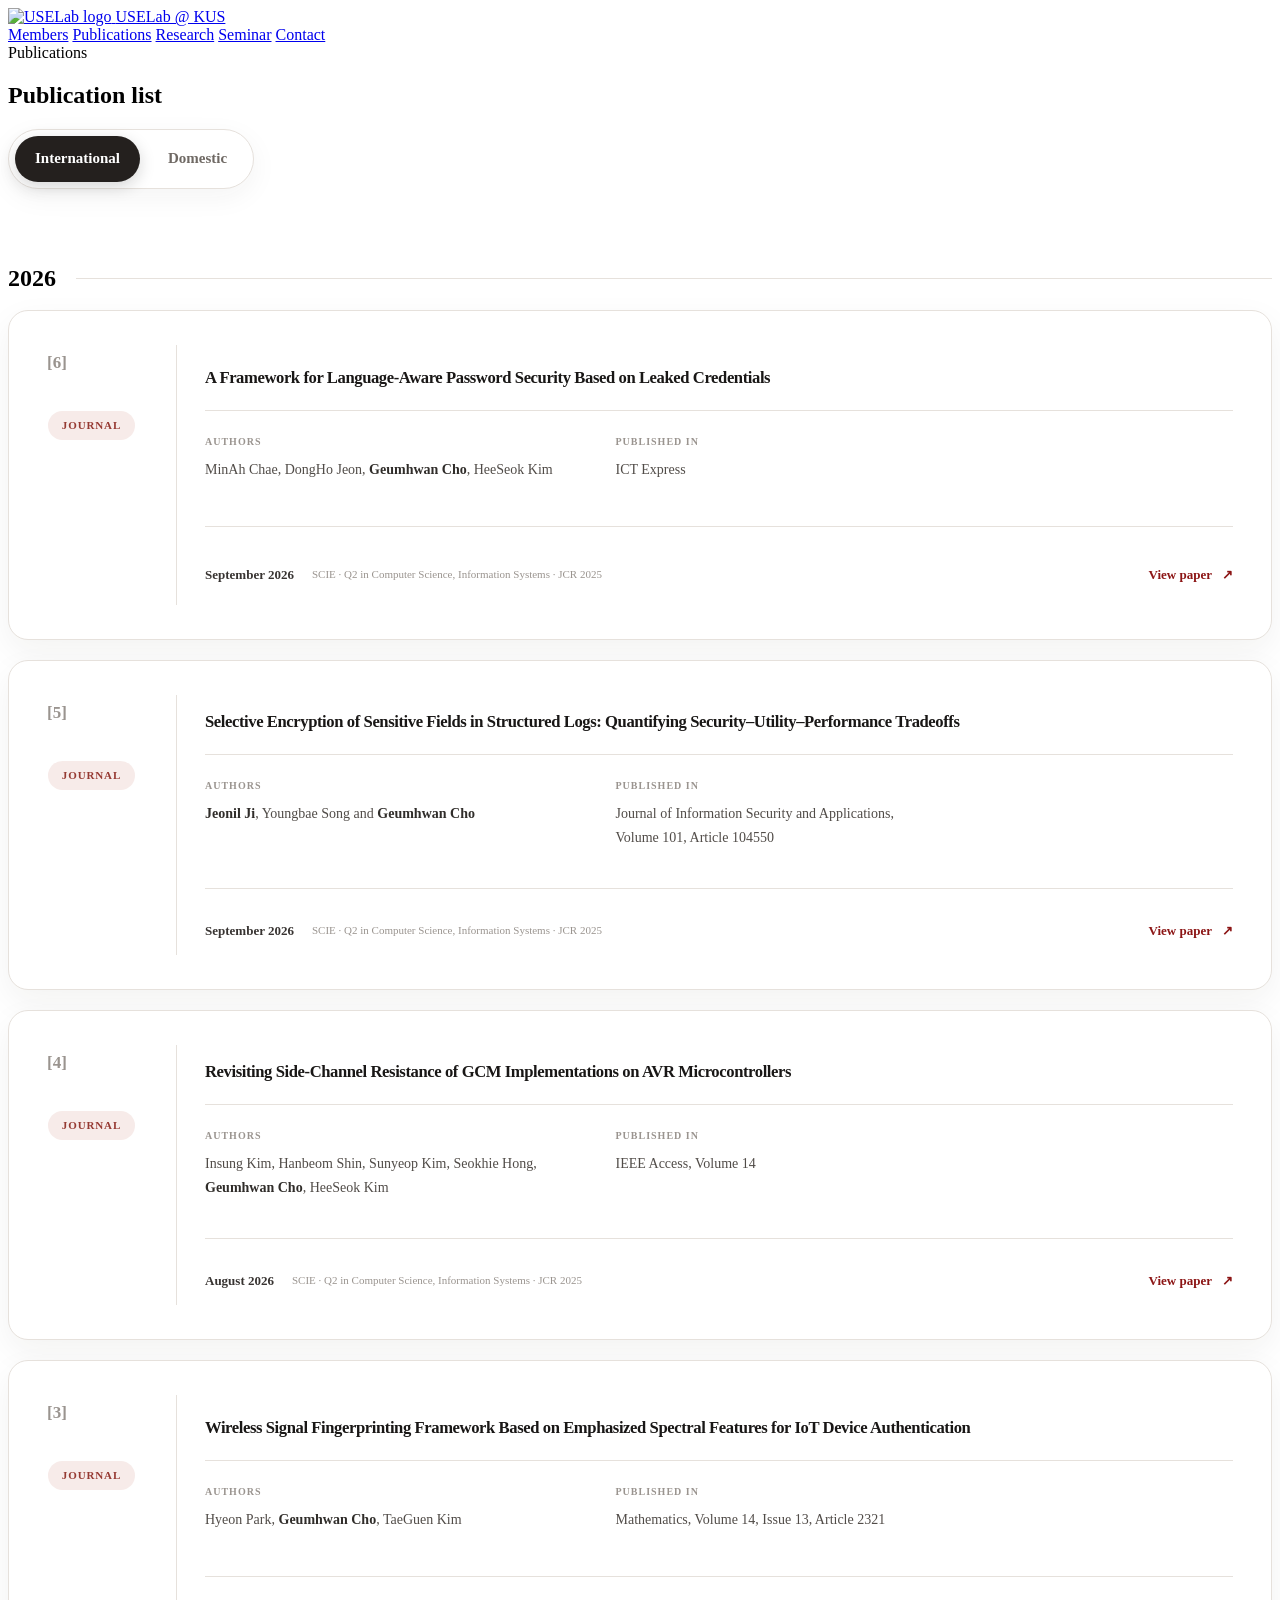
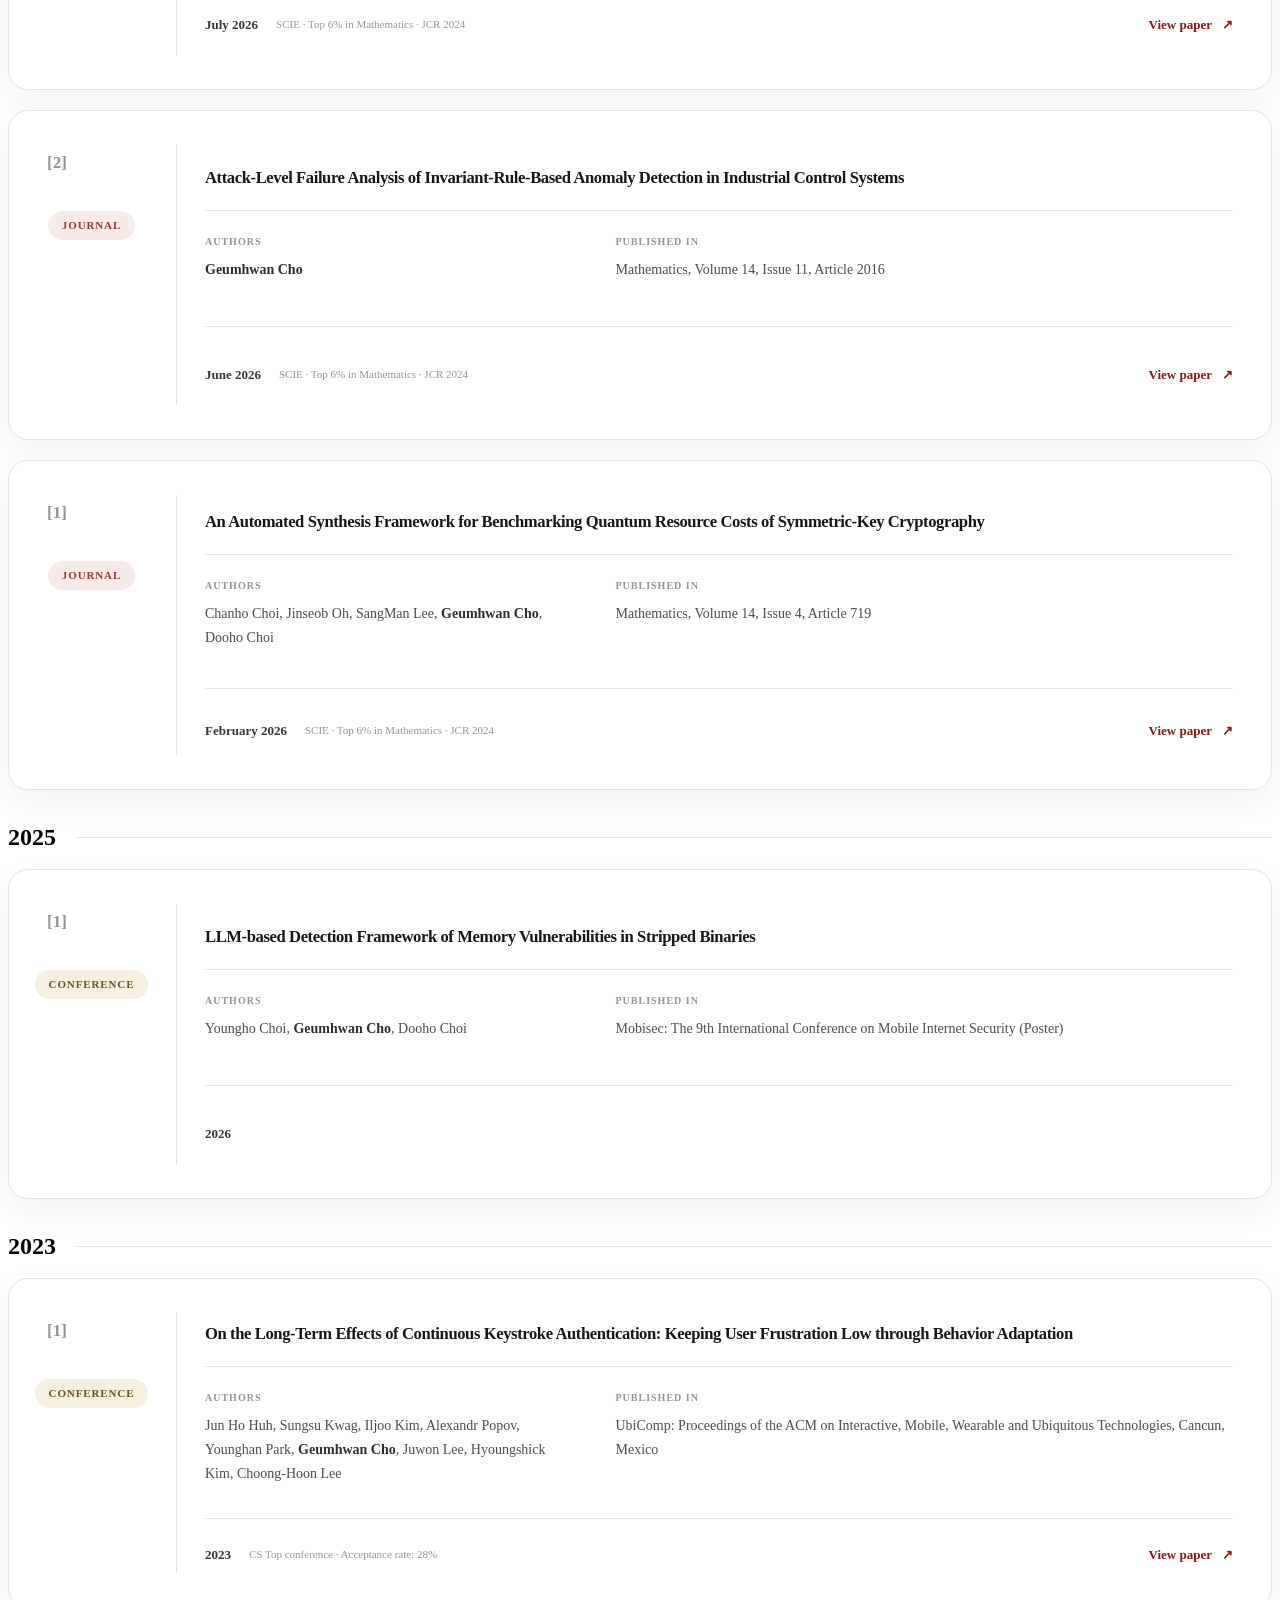
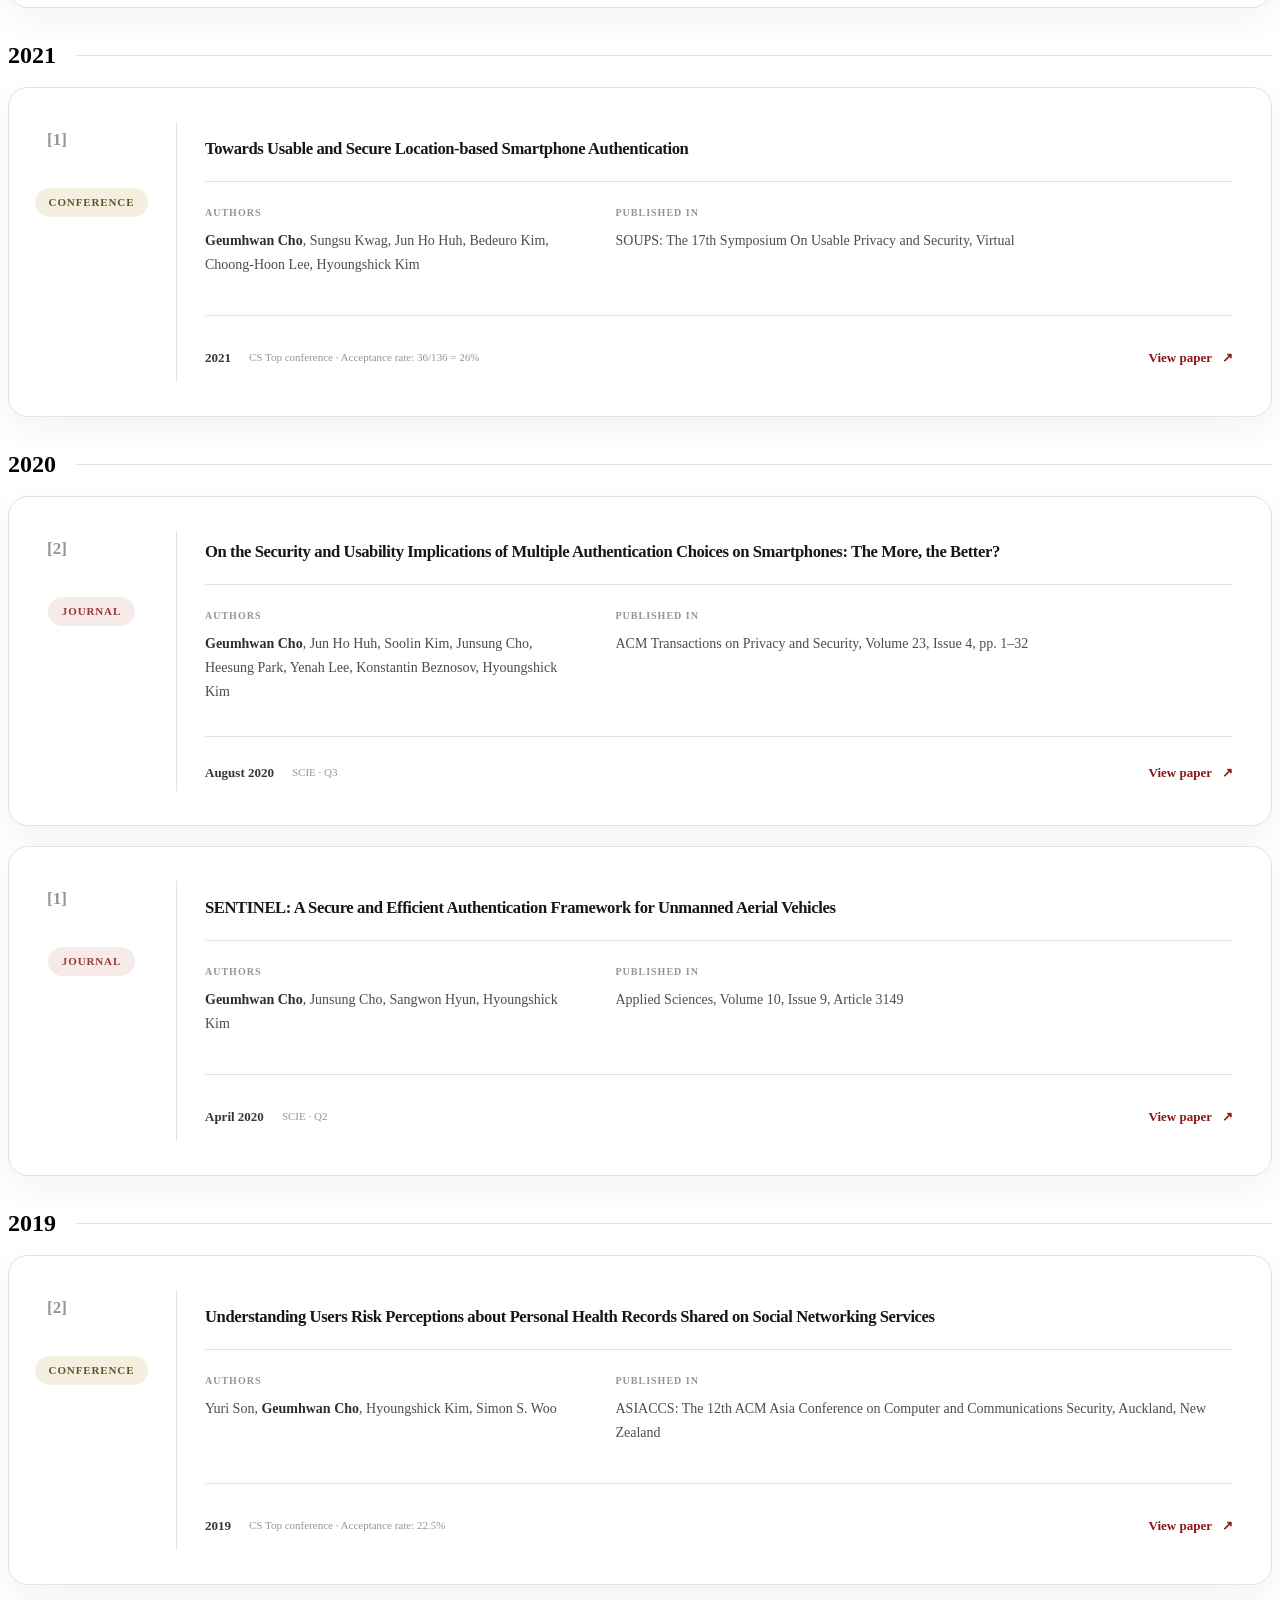
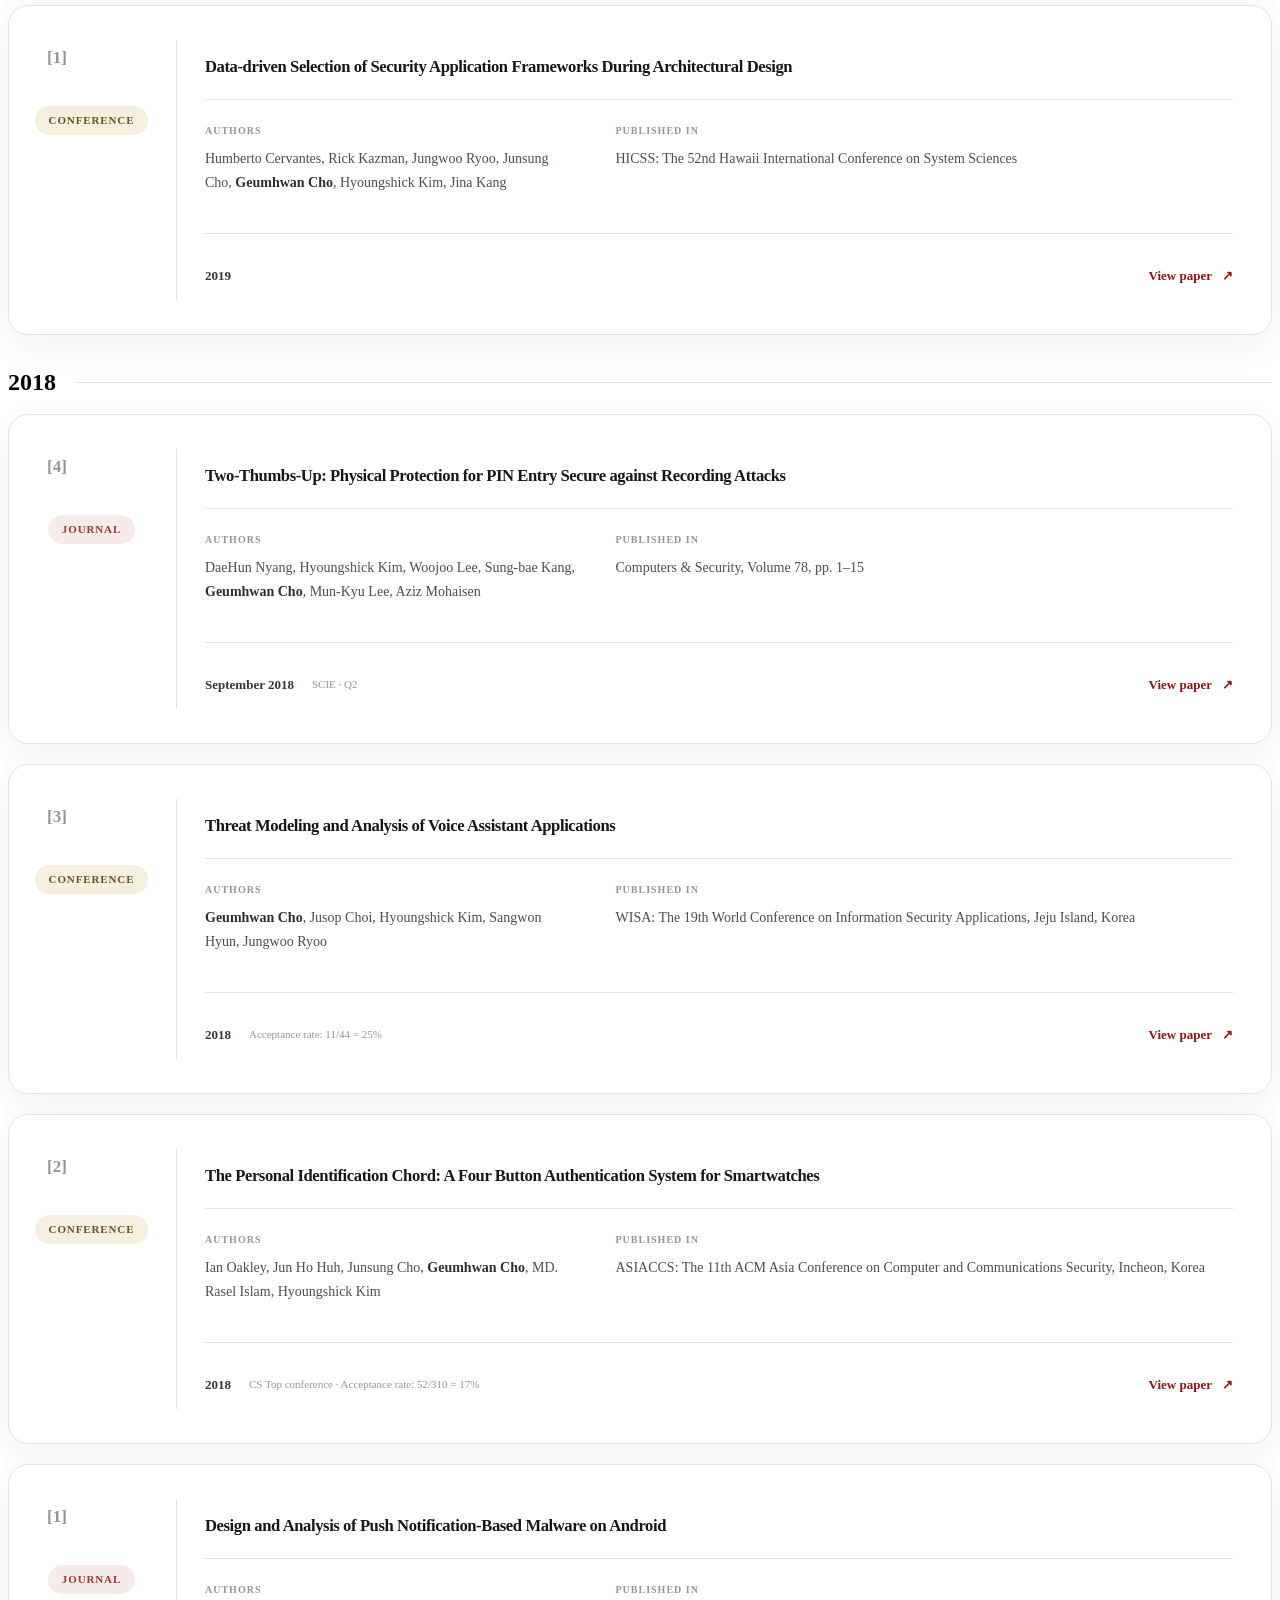
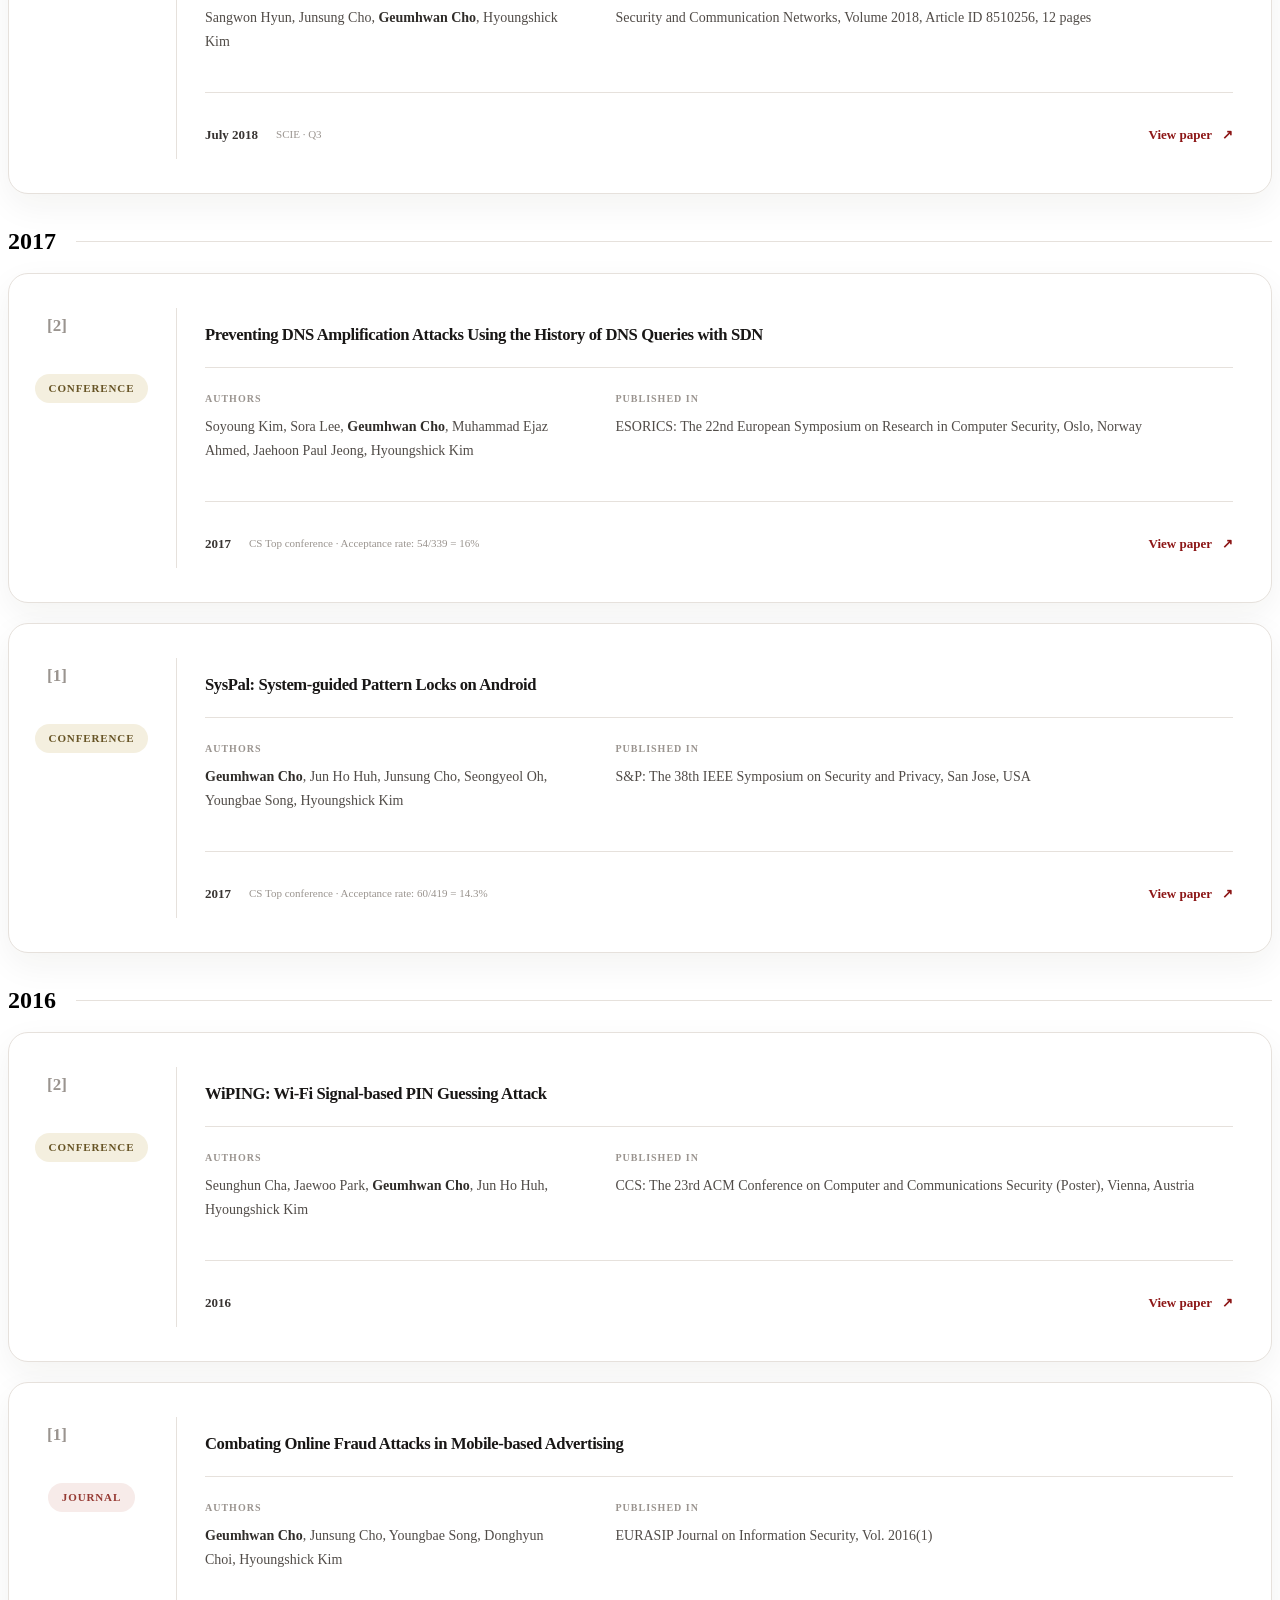
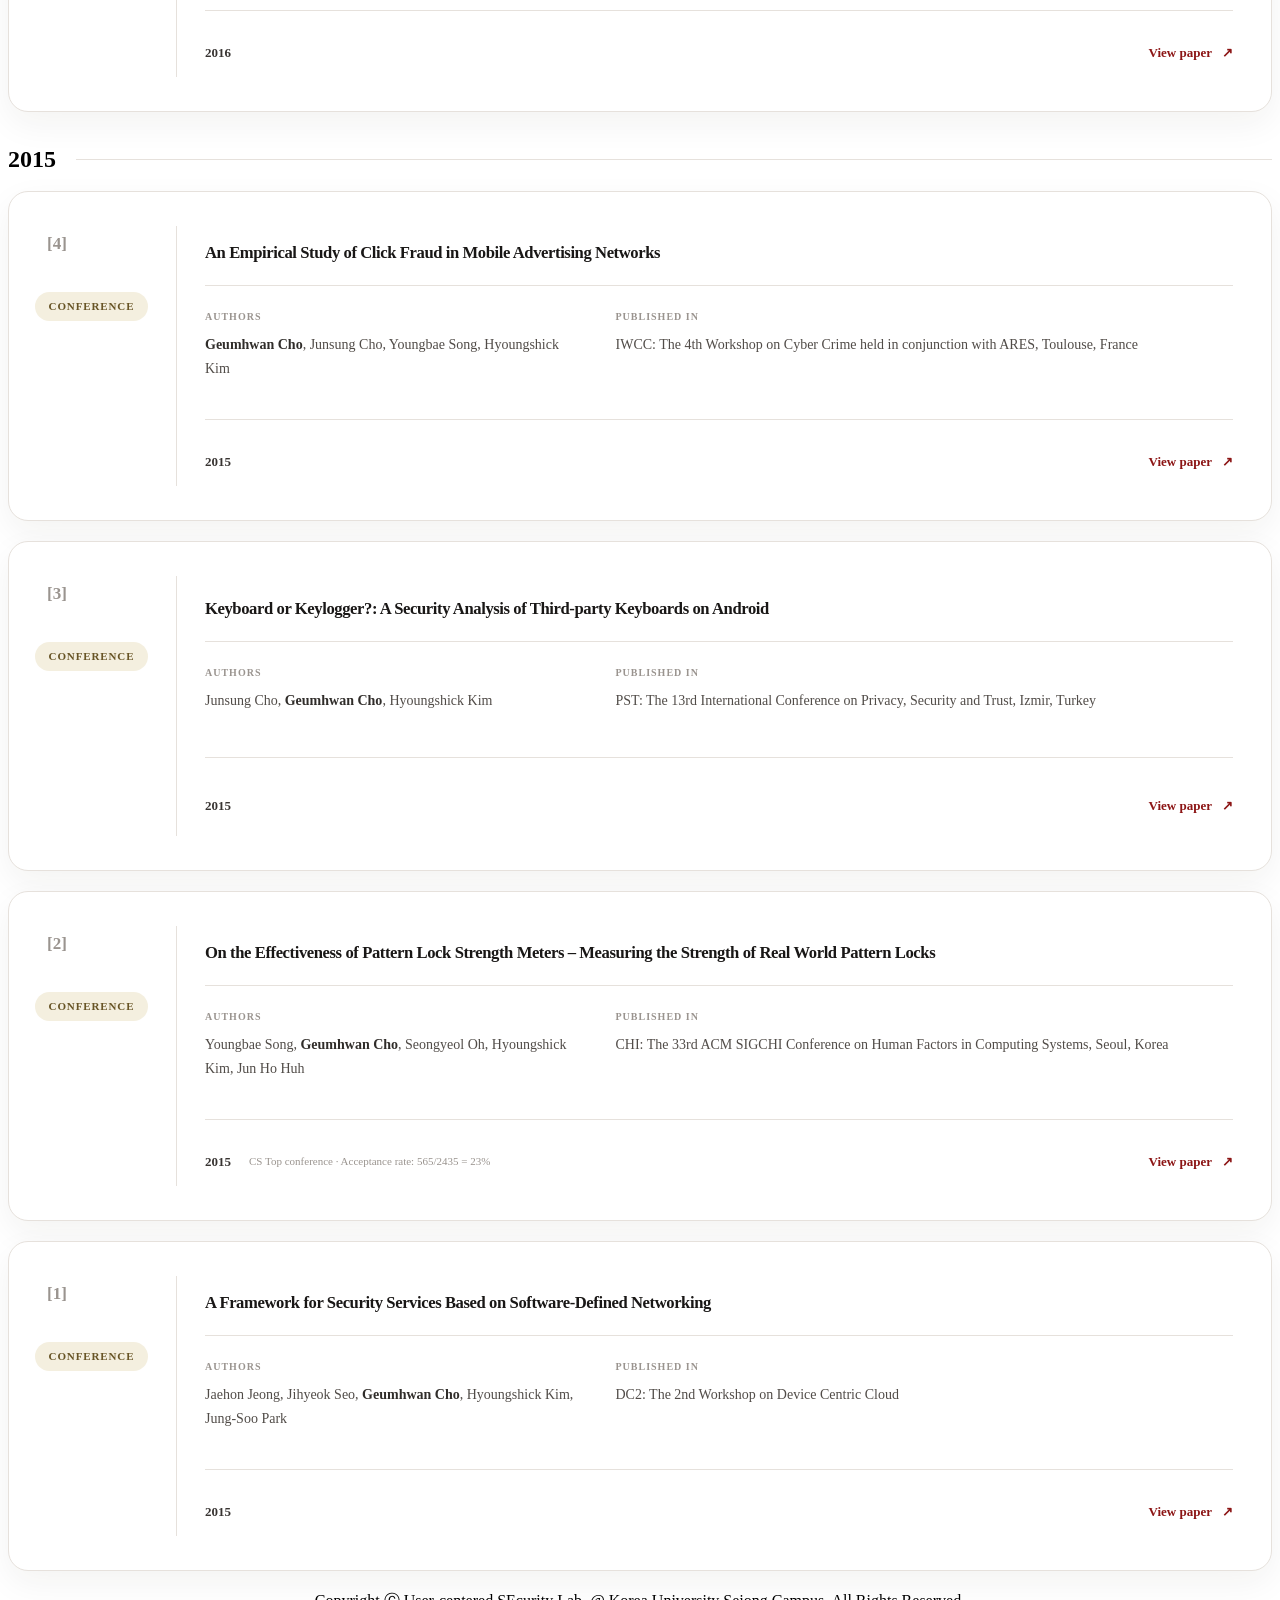
==== commit 0ba6deb3: "Update publications.html" ====
--- a/publications.html
+++ b/publications.html
@@ -510,6 +510,116 @@
       </ul>
       
 
+       <!-- 2026 / DOM / Conference -->
+
+      <ul class="pub-list">
+        <li data-region="DOM">
+
+          <div class="pub-left">
+            <span class="pub-no"></span>
+            <span class="pub-type is-conference">Conference</span>
+          </div>
+
+          <div class="pub-content">
+
+            <h3 class="pub-card-title">
+              웹 콘텐츠 내 악성 지시의 LLM 에이전트 장기 메모리 저장 가능성 분석
+              <br>
+              (한국인터넷진흥원 원장상)
+            </h3>
+
+            <div class="pub-card-details">
+
+              <div class="pub-card-authors">
+                <span class="pub-detail-label">AUTHORS</span>
+                이정한,
+                <strong>지전일</strong>,
+                <strong>조금환</strong>
+              </div>
+
+              <div class="pub-card-published">
+                <span class="pub-detail-label">PUBLISHED IN</span>
+                2026년 한국정보보호학회 충청지부 학술대회
+              </div>
+
+            </div>
+
+          </div>
+
+          <div class="pub-card-link">
+            <span class="pub-card-date">
+              September 2026
+            </span>
+
+            <!-- <a
+              class="pub-link"
+              href="assets/papers/jhlee-llm_memory.pdf"
+              target="_blank"
+              rel="noopener noreferrer"
+            >
+              View PDF
+            </a>-->
+          </div>
+
+        </li>
+      </ul>
+
+
+
+       <!-- 2026 / DOM / Conference -->
+
+      <ul class="pub-list">
+        <li data-region="DOM">
+
+          <div class="pub-left">
+            <span class="pub-no"></span>
+            <span class="pub-type is-conference">Conference</span>
+          </div>
+
+          <div class="pub-content">
+
+            <h3 class="pub-card-title">
+              CLIP-LoRA 기반 딥페이크 프레임 탐지기의 JPEG 및 WebP 압축 강건성 분석
+            </h3>
+
+            <div class="pub-card-details">
+
+              <div class="pub-card-authors">
+                <span class="pub-detail-label">AUTHORS</span>
+                <strong>이정윤</strong>,
+                강범석,
+                <strong>조금환</strong>
+              </div>
+
+              <div class="pub-card-published">
+                <span class="pub-detail-label">PUBLISHED IN</span>
+                2026년 한국정보보호학회 충청지부 학술대회
+              </div>
+
+            </div>
+
+          </div>
+
+          <div class="pub-card-link">
+            <span class="pub-card-date">
+              September 2026
+            </span>
+
+            <!-- <a
+              class="pub-link"
+              href="assets/papers/jylee-deepfake.pdf"
+              target="_blank"
+              rel="noopener noreferrer"
+            >
+              View PDF
+            </a>-->
+          </div>
+
+        </li>
+      </ul>
+     
+
+      
       <!-- 2026 / INT / Journal -->
 
       <ul class="pub-list">
@@ -539,6 +649,7 @@
               <div class="pub-card-published">
                 <span class="pub-detail-label">PUBLISHED IN</span>
                 Journal of Information Security and Applications,
+                <br>
                 Volume 101, Article 104550
               </div>
 
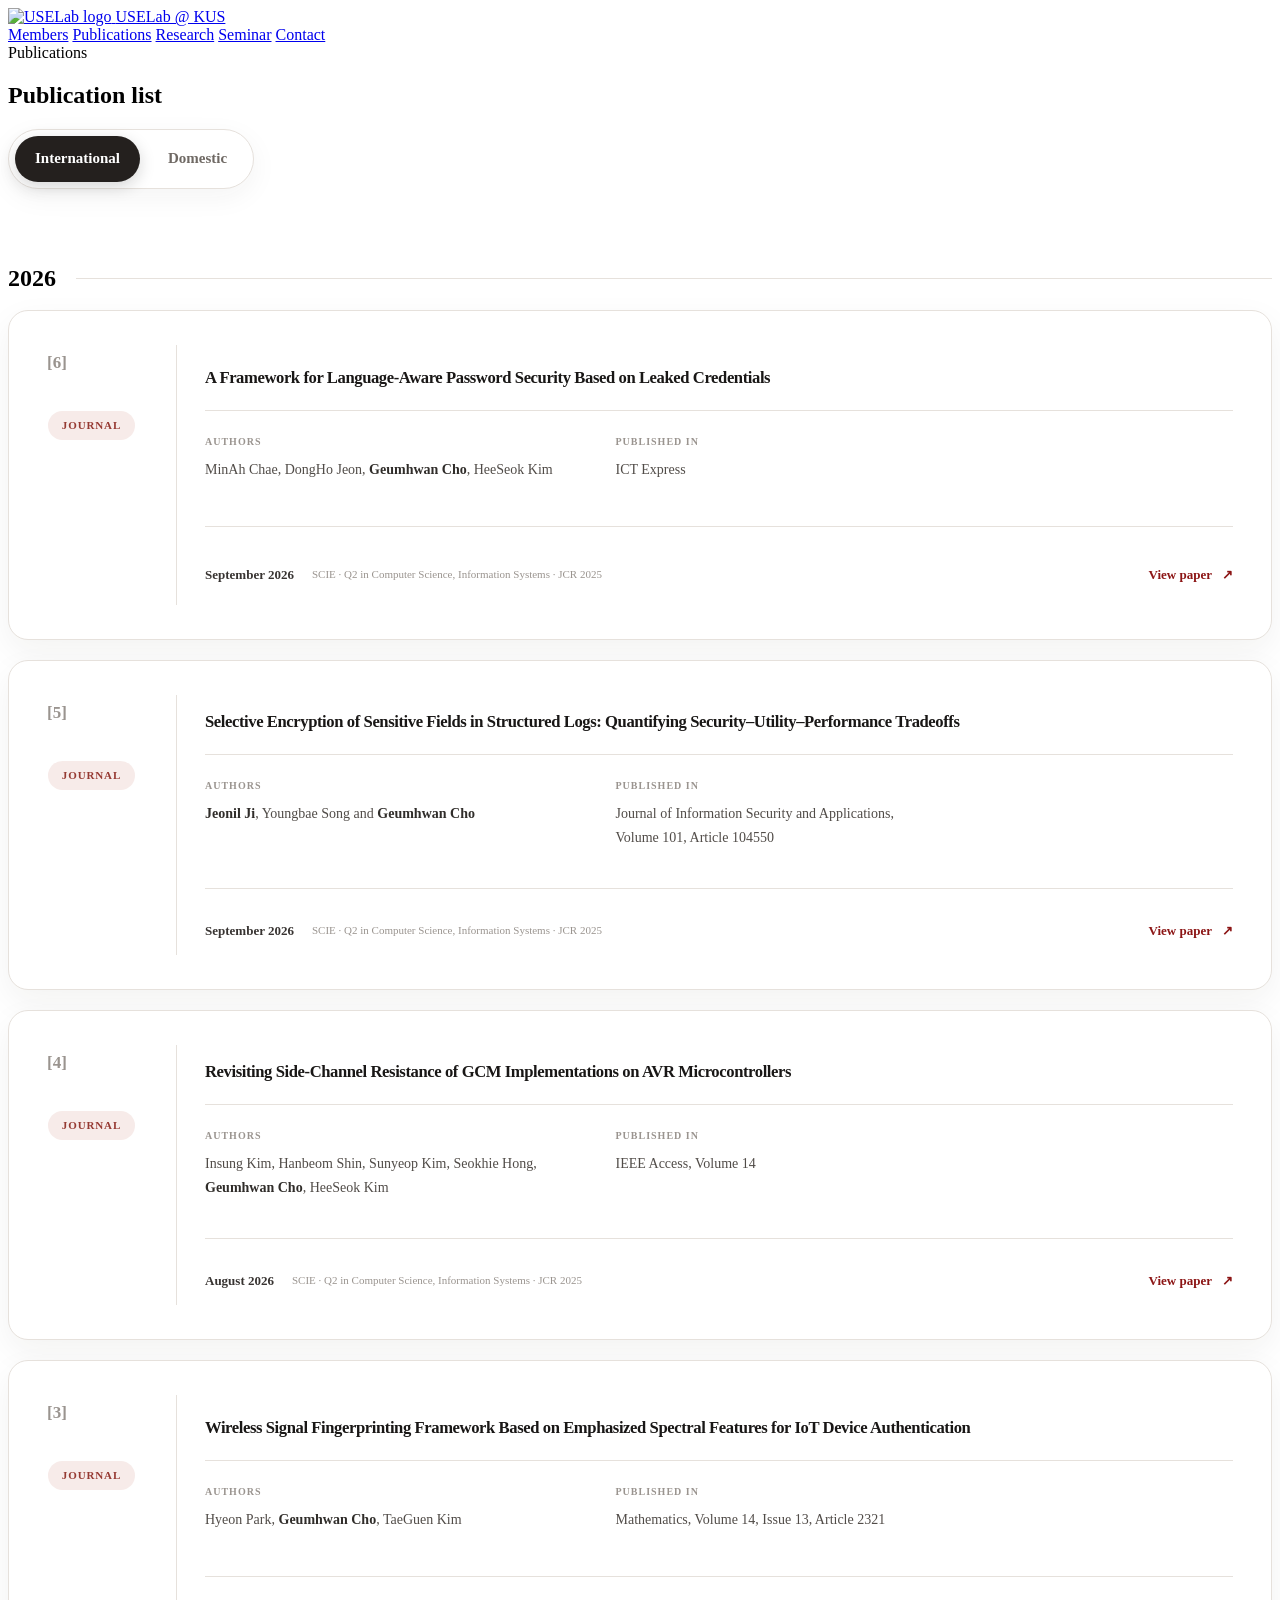
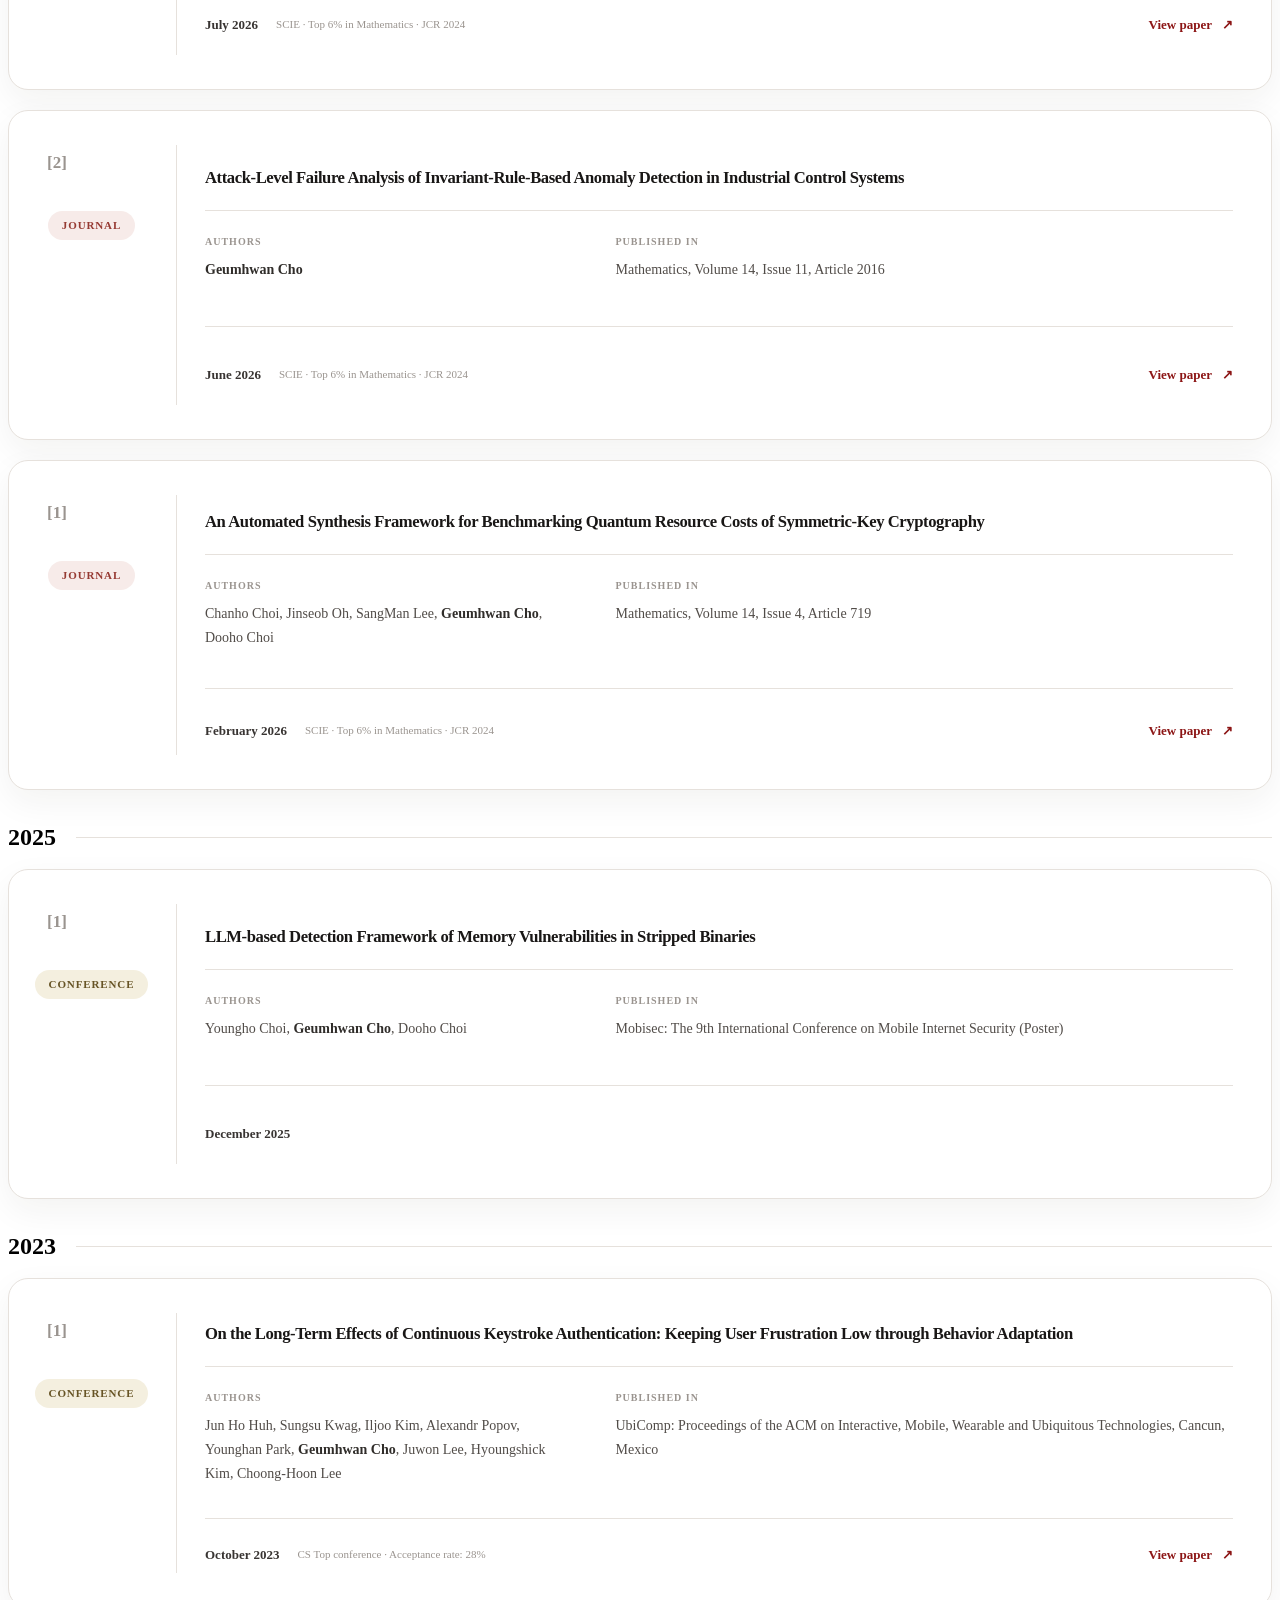
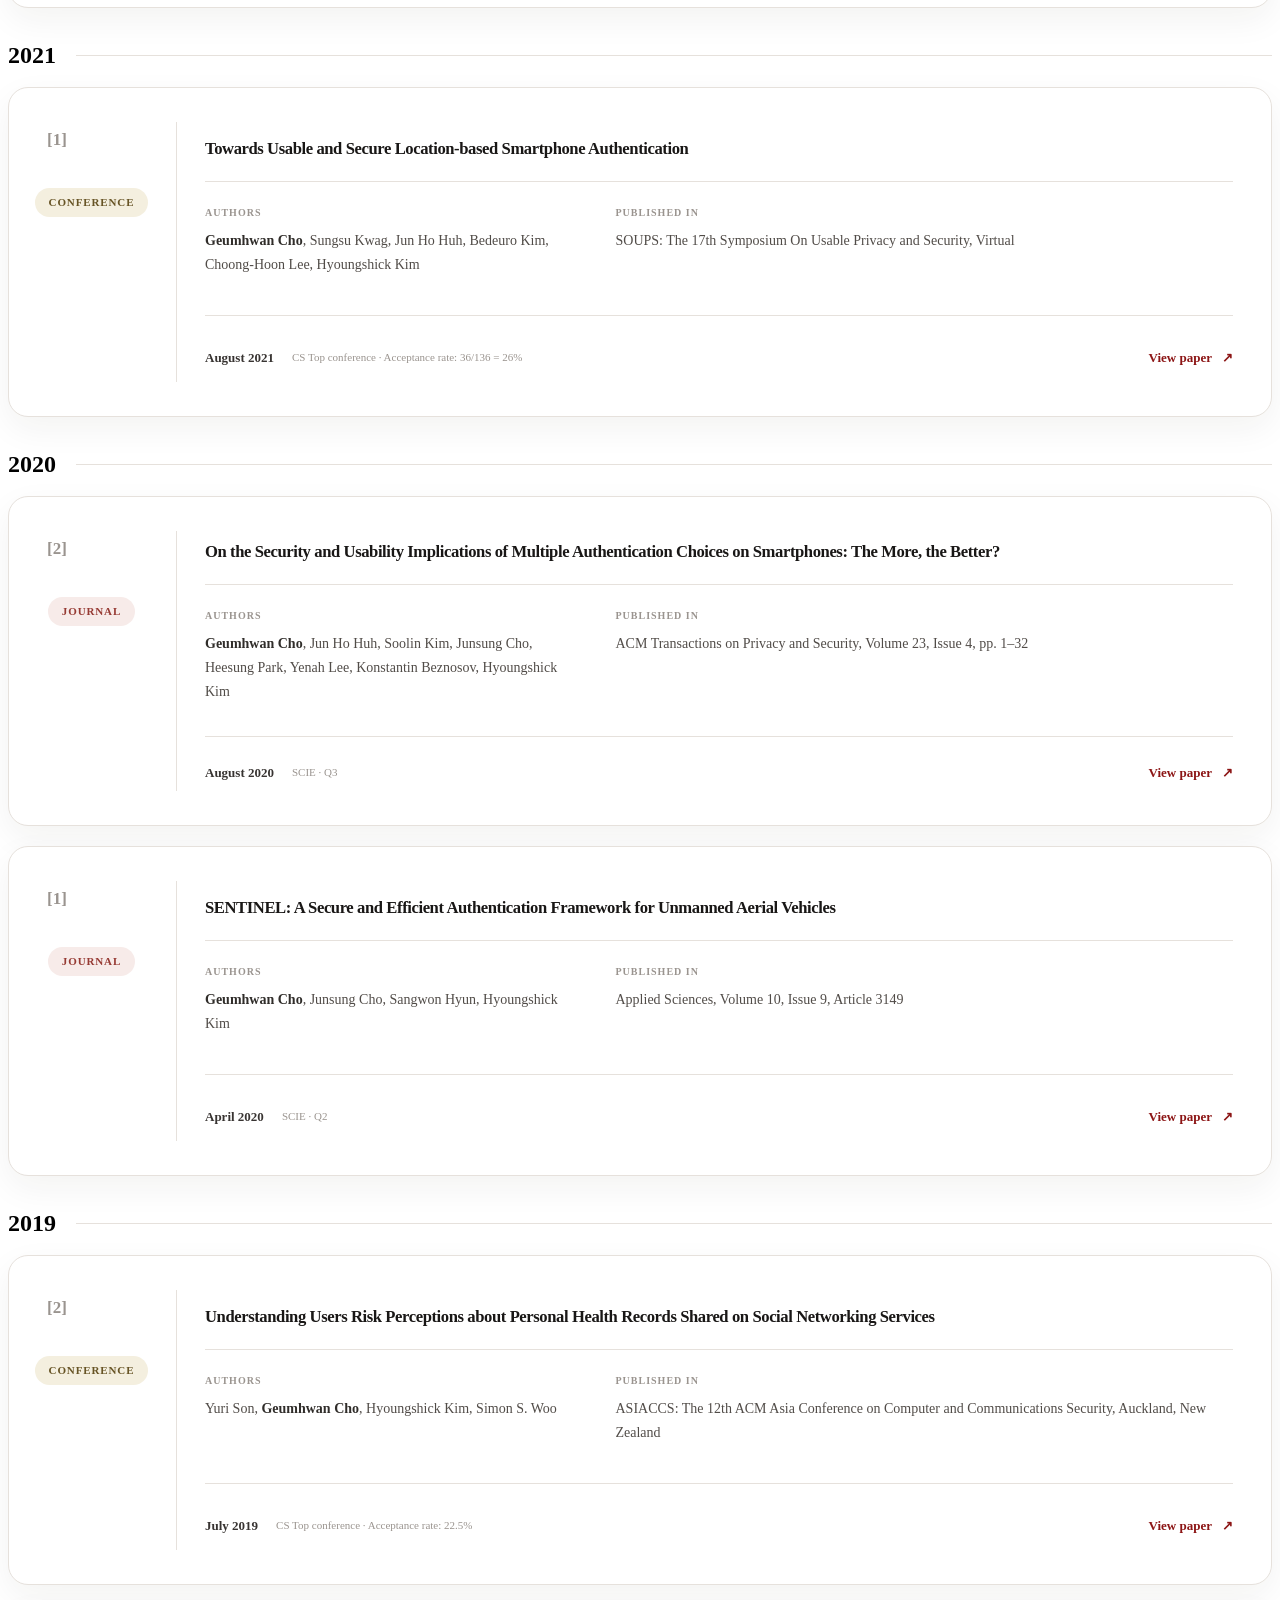
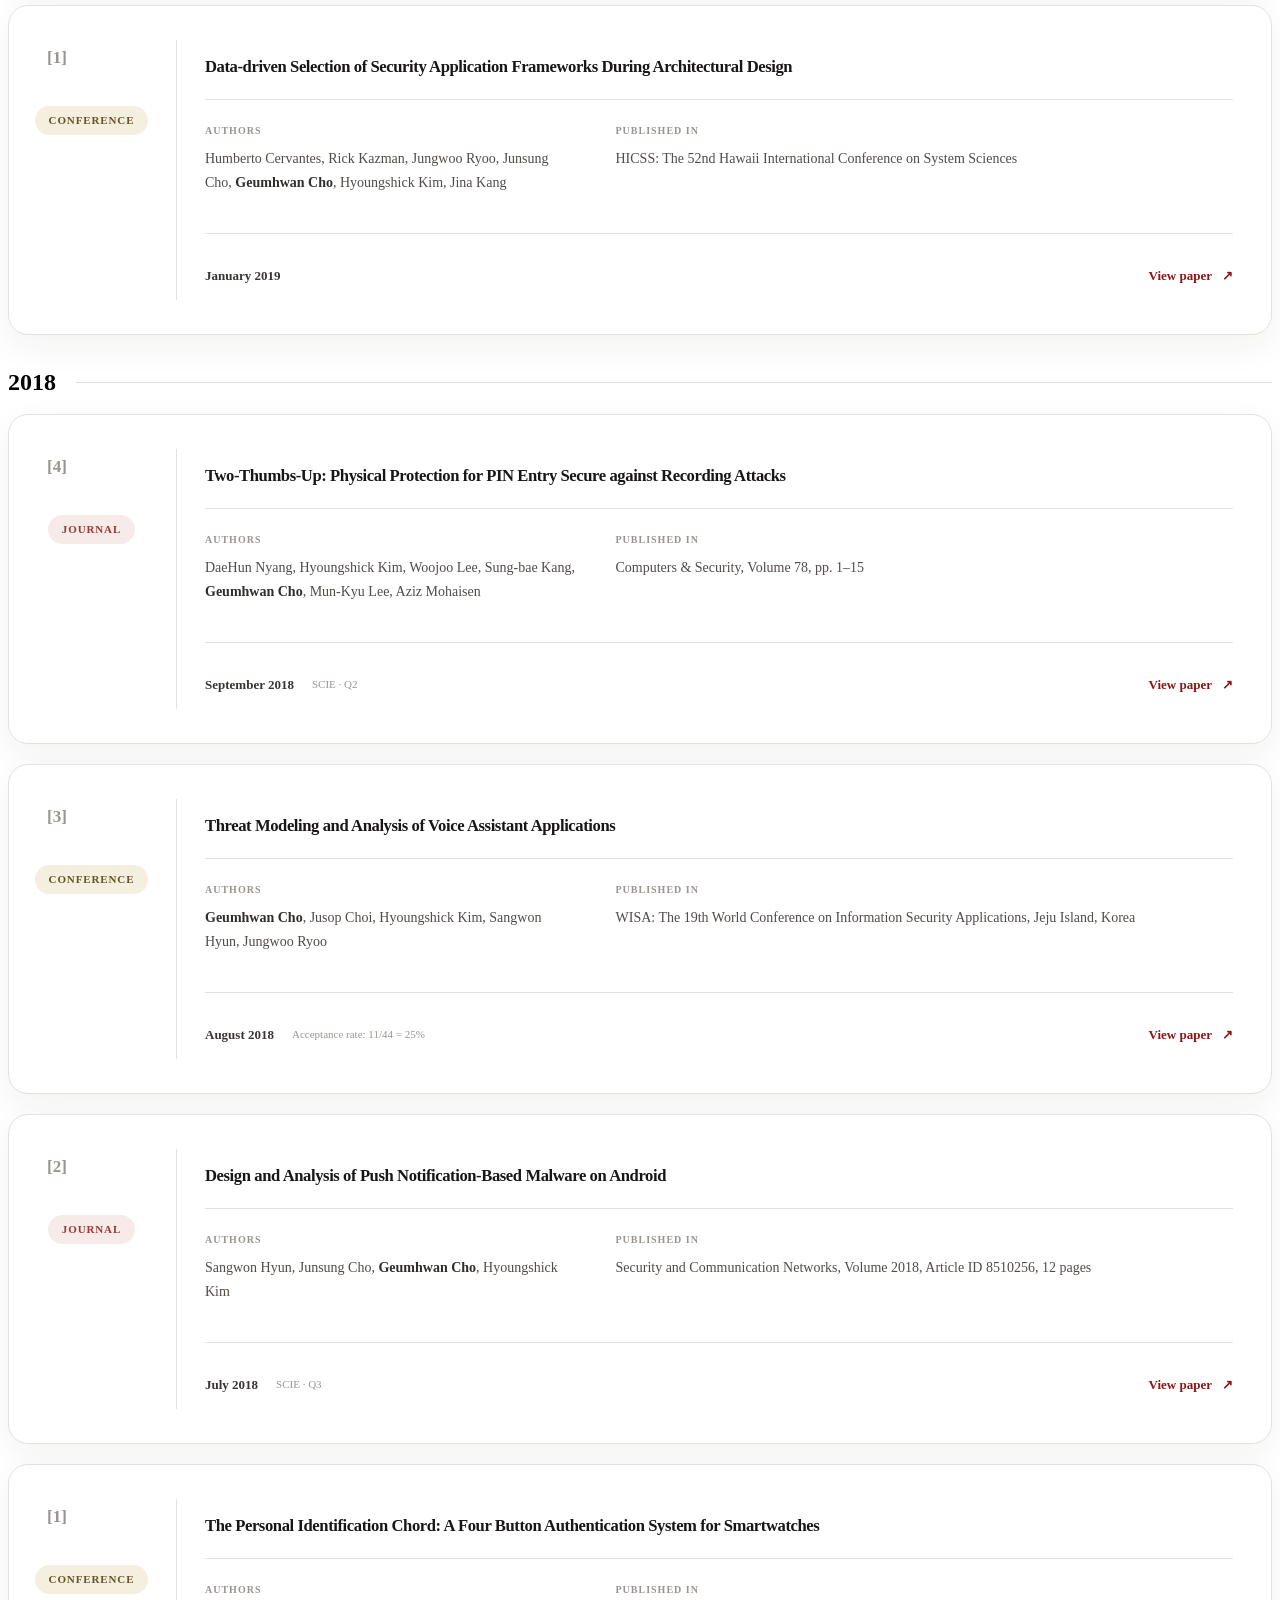
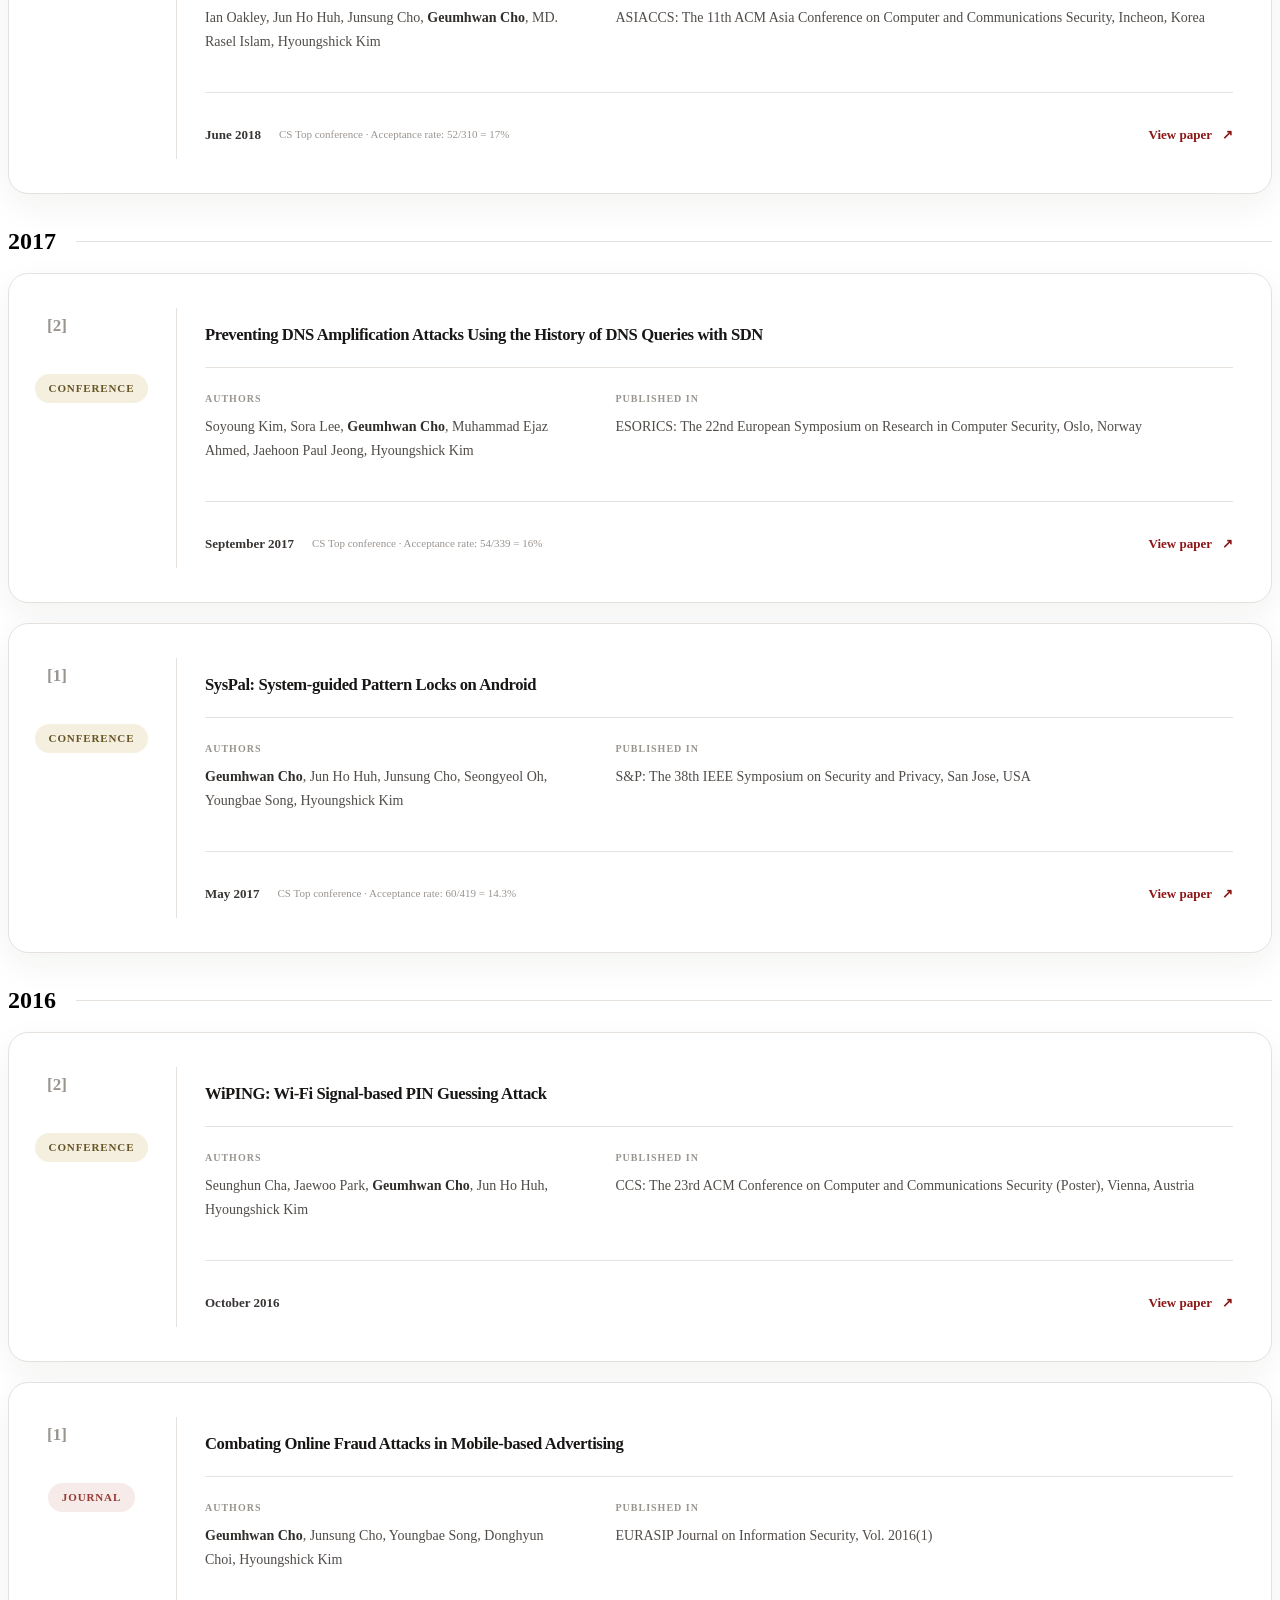
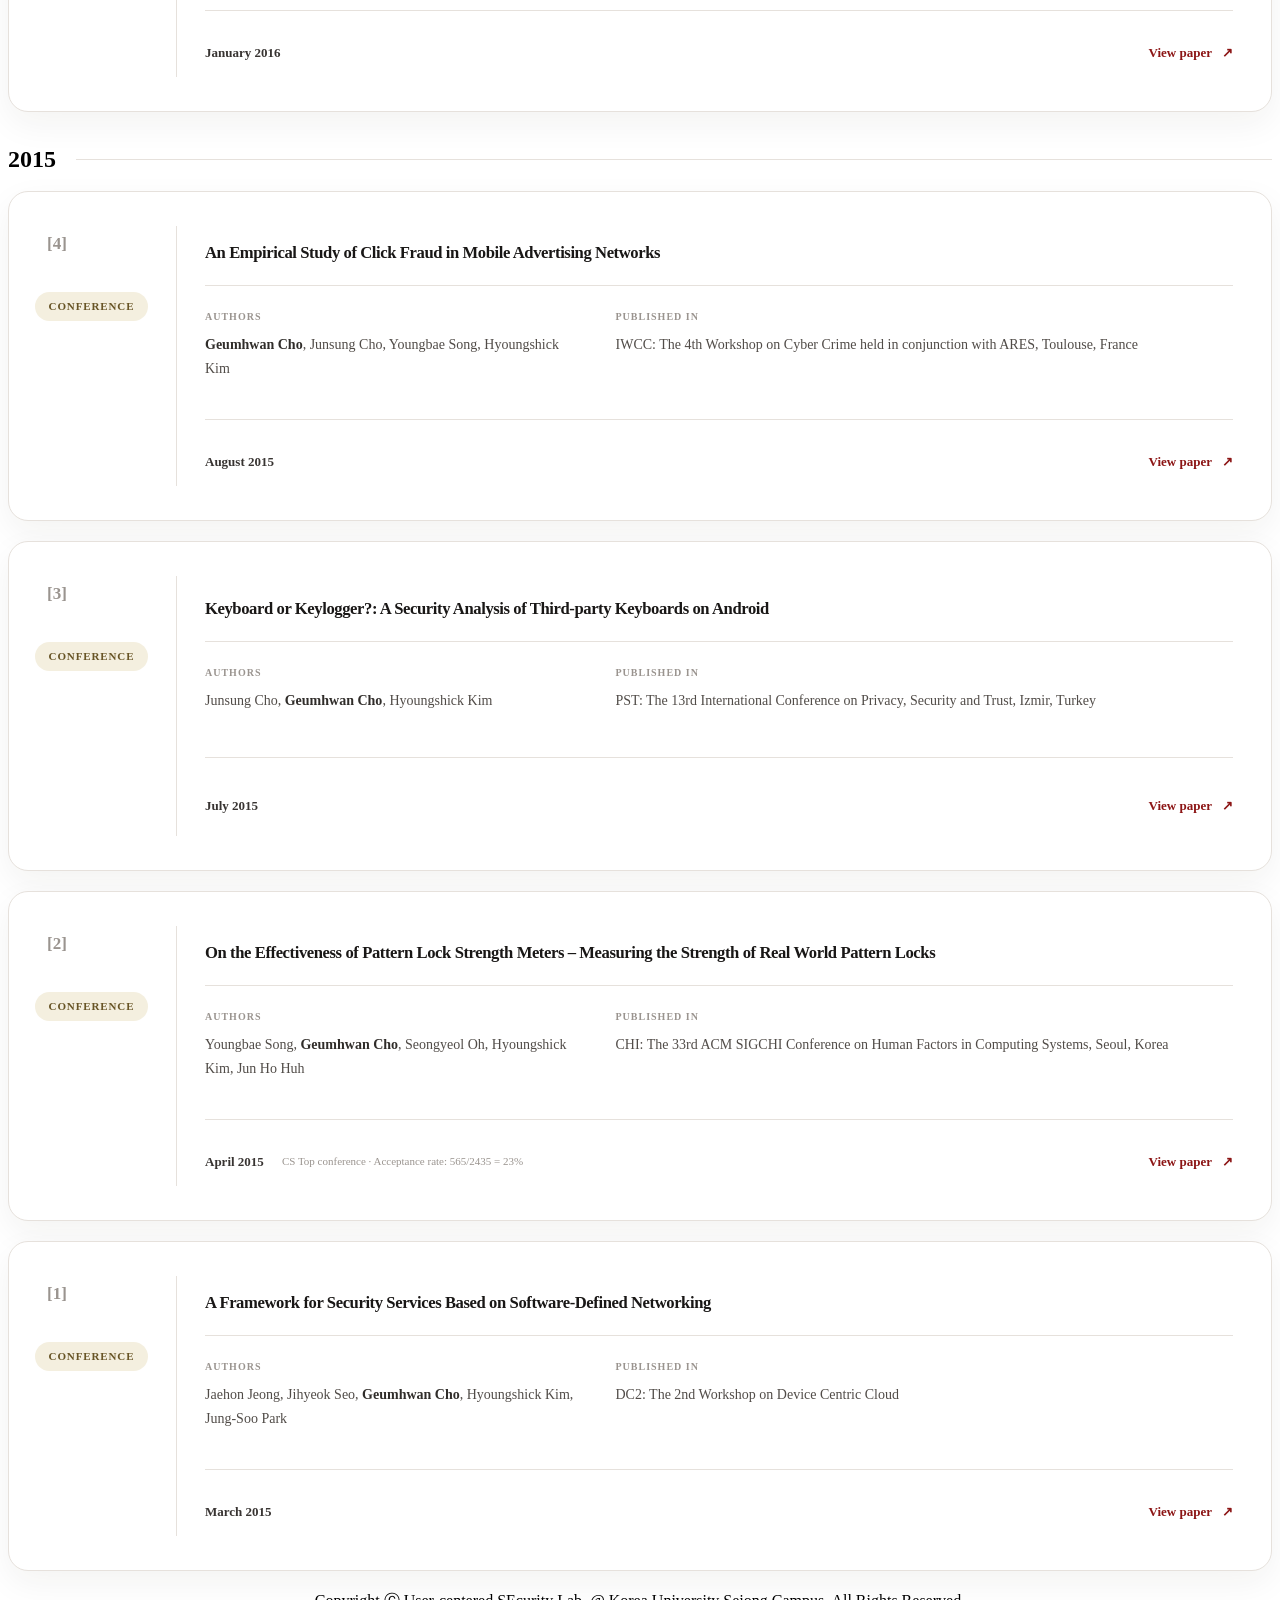
==== commit 565d46d3: "Update publications.html" ====
--- a/publications.html
+++ b/publications.html
@@ -593,7 +593,7 @@
 
               <div class="pub-card-published">
                 <span class="pub-detail-label">PUBLISHED IN</span>
-                2026년 한국정보보호학회 충청지부 학술대회
+                2026년 한국정보보호학회 충청지부 학술대회 (포스터)
               </div>
 
             </div>
@@ -1072,7 +1072,7 @@
 
           <div class="pub-card-link">
             <span class="pub-card-date">
-              2026
+              December 2025
             </span>
           </div>
 
@@ -1262,7 +1262,7 @@
           <div class="pub-card-link">
 
             <span class="pub-card-date">
-              2023
+              October 2023
             </span>
 
             <span class="pub-card-note">
@@ -1330,7 +1330,7 @@
           <div class="pub-card-link">
 
             <span class="pub-card-date">
-              2021
+              August 2021
             </span>
 
             <span class="pub-card-note">
@@ -1529,7 +1529,7 @@
           <div class="pub-card-link">
 
             <span class="pub-card-date">
-              2019
+              July 2019
             </span>
 
             <span class="pub-card-note">
@@ -1592,7 +1592,7 @@
           <div class="pub-card-link">
 
             <span class="pub-card-date">
-              2019
+              January 2019
             </span>
 
             <a
@@ -1719,7 +1719,7 @@
           <div class="pub-card-link">
 
             <span class="pub-card-date">
-              2018
+              August 2018
             </span>
 
             <span class="pub-card-note">
@@ -1740,6 +1740,67 @@
         </li>
       </ul>
 
+
+      <ul class="pub-list">
+        <li data-region="INT">
+
+          <div class="pub-left">
+            <span class="pub-no"></span>
+            <span class="pub-type">Journal</span>
+          </div>
+
+          <div class="pub-content">
+
+            <h3 class="pub-card-title">
+              Design and Analysis of Push Notification-Based Malware on Android
+            </h3>
+
+            <div class="pub-card-details">
+
+              <div class="pub-card-authors">
+                <span class="pub-detail-label">AUTHORS</span>
+                Sangwon Hyun,
+                Junsung Cho,
+                <strong>Geumhwan Cho</strong>,
+                Hyoungshick Kim
+              </div>
+
+              <div class="pub-card-published">
+                <span class="pub-detail-label">PUBLISHED IN</span>
+                Security and Communication Networks,
+                Volume 2018,
+                Article ID 8510256,
+                12 pages
+              </div>
+
+            </div>
+
+          </div>
+
+          <div class="pub-card-link">
+
+            <span class="pub-card-date">
+              July 2018
+            </span>
+
+            <span class="pub-card-note">
+              SCIE · Q3
+            </span>
+
+            <a
+              class="pub-link"
+              href="https://doi.org/10.1155/2018/8510256"
+              target="_blank"
+              rel="noopener noreferrer"
+            >
+              View paper
+            </a>
+
+          </div>
+
+        </li>
+      </ul>
+      
 
       <ul class="pub-list">
         <li data-region="INT">
@@ -1782,7 +1843,7 @@
           <div class="pub-card-link">
 
             <span class="pub-card-date">
-              2018
+              June 2018
             </span>
 
             <span class="pub-card-note">
@@ -1803,66 +1864,6 @@
         </li>
       </ul>
 
-
-      <ul class="pub-list">
-        <li data-region="INT">
-
-          <div class="pub-left">
-            <span class="pub-no"></span>
-            <span class="pub-type">Journal</span>
-          </div>
-
-          <div class="pub-content">
-
-            <h3 class="pub-card-title">
-              Design and Analysis of Push Notification-Based Malware on Android
-            </h3>
-
-            <div class="pub-card-details">
-
-              <div class="pub-card-authors">
-                <span class="pub-detail-label">AUTHORS</span>
-                Sangwon Hyun,
-                Junsung Cho,
-                <strong>Geumhwan Cho</strong>,
-                Hyoungshick Kim
-              </div>
-
-              <div class="pub-card-published">
-                <span class="pub-detail-label">PUBLISHED IN</span>
-                Security and Communication Networks,
-                Volume 2018,
-                Article ID 8510256,
-                12 pages
-              </div>
-
-            </div>
-
-          </div>
-
-          <div class="pub-card-link">
-
-            <span class="pub-card-date">
-              July 2018
-            </span>
-
-            <span class="pub-card-note">
-              SCIE · Q3
-            </span>
-
-            <a
-              class="pub-link"
-              href="https://doi.org/10.1155/2018/8510256"
-              target="_blank"
-              rel="noopener noreferrer"
-            >
-              View paper
-            </a>
-
-          </div>
-
-        </li>
-      </ul>
 
 
       <!-- =====================================================
@@ -1913,7 +1914,7 @@
           <div class="pub-card-link">
 
             <span class="pub-card-date">
-              2017
+              September 2017
             </span>
 
             <span class="pub-card-note">
@@ -1974,7 +1975,7 @@
           <div class="pub-card-link">
 
             <span class="pub-card-date">
-              2017
+              May 2017
             </span>
 
             <span class="pub-card-note">
@@ -2042,7 +2043,7 @@
           <div class="pub-card-link">
 
             <span class="pub-card-date">
-              2016
+              October 2016
             </span>
 
             <a
@@ -2098,7 +2099,7 @@
           <div class="pub-card-link">
 
             <span class="pub-card-date">
-              2016
+              January 2016
             </span>
 
             <a
@@ -2161,7 +2162,7 @@
           <div class="pub-card-link">
 
             <span class="pub-card-date">
-              2015
+              August 2015
             </span>
 
             <a
@@ -2217,7 +2218,7 @@
           <div class="pub-card-link">
 
             <span class="pub-card-date">
-              2015
+              July 2015
             </span>
 
             <a
@@ -2275,7 +2276,7 @@
           <div class="pub-card-link">
 
             <span class="pub-card-date">
-              2015
+              April 2015
             </span>
 
             <span class="pub-card-note">
@@ -2335,7 +2336,7 @@
           <div class="pub-card-link">
 
             <span class="pub-card-date">
-              2015
+              March 2015
             </span>
 
             <a
